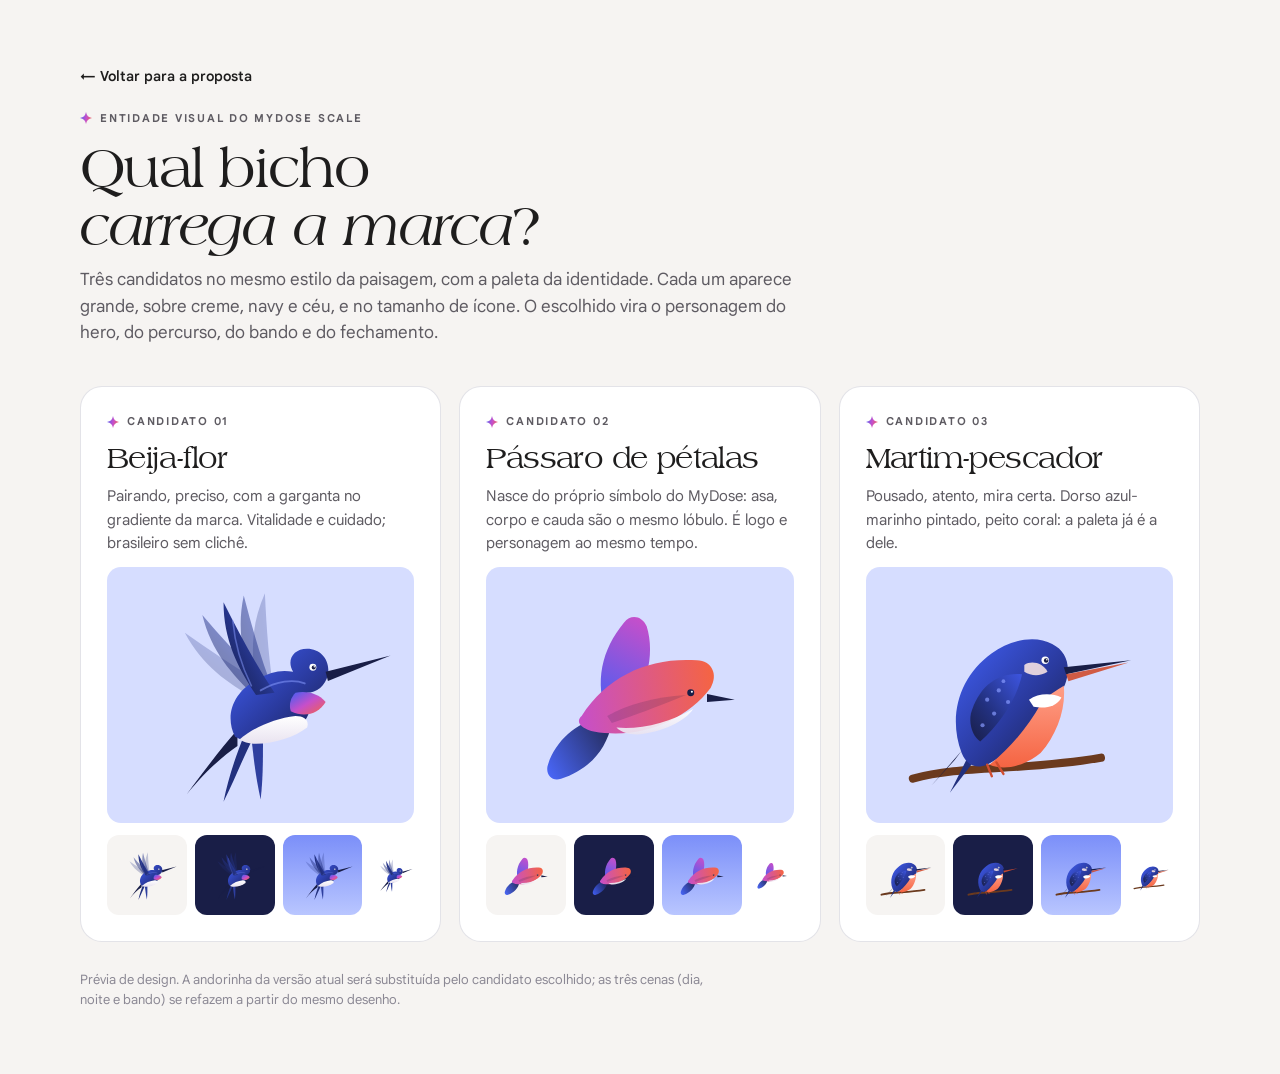
==== personagens.html @ d75c0f50 "Proposta ilustrada do MyDose Scale, prévia de design Co-Authored-By: Claude Fable 5.1 <noreply@anthr" ====
<!doctype html>
<html lang="pt-BR">
<head>
<meta charset="utf-8"><meta name="viewport" content="width=device-width,initial-scale=1">
<title>Personagem MyDose Scale · candidatos</title>
<meta name="robots" content="noindex">
<link rel="stylesheet" href="site.css">
<style>
body{background:var(--bg);color:var(--ink);font-family:var(--sans);margin:0}
.wrap{padding-block:clamp(28px,6vw,64px)}
.head{display:grid;gap:12px;max-width:720px;margin-bottom:clamp(24px,4vw,40px)}
.head h1{font-size:clamp(34px,5vw,56px)}
.head p{color:var(--muted);font-size:17px}
.grid{display:grid;gap:18px}
@media (min-width:900px){.grid{grid-template-columns:repeat(3,1fr)}}
.card{background:var(--card);border:1px solid var(--line);border-radius:var(--r);padding:clamp(18px,3vw,26px);display:grid;gap:12px;align-content:start}
.card h2{font-size:30px}
.card p{color:var(--muted);font-size:15px;min-height:3.2em}
.grande{background:var(--p-blue);border-radius:var(--r-sm);padding:12px;aspect-ratio:6/5;display:grid;place-items:center}
.grande svg{width:100%;height:100%}
.escala{display:grid;grid-template-columns:1fr 1fr 1fr auto;gap:8px;align-items:center}
.chip{border-radius:12px;aspect-ratio:1;display:grid;place-items:center;padding:8px}
.chip.claro{background:var(--bg)}.chip.navy{background:var(--navy)}.chip.ceu{background:linear-gradient(#7B8FF9,#B9C6FF)}
.chip svg{width:100%;height:auto}
.mini{width:44px}.mini svg{width:44px;height:auto}
.nota{margin-top:28px;color:var(--faint);font-size:13px;max-width:70ch}
.voltar{display:inline-flex;gap:6px;font-weight:600;font-size:14px;margin-bottom:22px}
</style>
</head>
<body>
<div class="wrap">
  <a class="voltar" href="index.html">← Voltar para a proposta</a>
  <div class="head">
    <span class="eyebrow">Entidade visual do MyDose Scale</span>
    <h1>Qual bicho <em>carrega a marca</em>?</h1>
    <p>Três candidatos no mesmo estilo da paisagem, com a paleta da identidade. Cada um aparece grande, sobre creme, navy e céu, e no tamanho de ícone. O escolhido vira o personagem do hero, do percurso, do bando e do fechamento.</p>
  </div>
  <div class="grid">
<article class="card">
  <span class="eyebrow">Candidato 01</span>
  <h2>Beija-flor</h2>
  <p>Pairando, preciso, com a garganta no gradiente da marca. Vitalidade e cuidado; brasileiro sem clichê.</p>
  <div class="grande"><svg xmlns="http://www.w3.org/2000/svg" viewBox="0 0 240 200" role="img" aria-label="beija-flor"><defs><linearGradient id="bedorso" x1="0" y1="0" x2="1" y2="1"><stop offset="0" stop-color="#415FF5"/><stop offset=".55" stop-color="#2A3A9E"/><stop offset="1" stop-color="#191E47"/></linearGradient>
<linearGradient id="beasaP" x1="1" y1="0" x2="0" y2="1"><stop offset="0" stop-color="#3D55E0"/><stop offset=".6" stop-color="#22307E"/><stop offset="1" stop-color="#191E47"/></linearGradient>
<linearGradient id="beasaL" x1="0" y1="1" x2="1" y2="0"><stop offset="0" stop-color="#191E47"/><stop offset="1" stop-color="#2E3F9F"/></linearGradient>
<linearGradient id="becoral" x1="0" y1="0" x2="0" y2="1"><stop offset="0" stop-color="#FF9F88"/><stop offset="1" stop-color="#F56442"/></linearGradient>
<linearGradient id="becreme" x1="0" y1="0" x2="0" y2="1"><stop offset="0" stop-color="#FFFFFF"/><stop offset="1" stop-color="#E9E3F0"/></linearGradient>
<linearGradient id="begorget" x1="0" y1="0" x2="1" y2="1"><stop offset="0" stop-color="#415FF5"/><stop offset=".5" stop-color="#C64FCA"/><stop offset="1" stop-color="#F56442"/></linearGradient>
<linearGradient id="bemarca" x1="0" y1="0" x2="1" y2="1"><stop offset="0" stop-color="#415FF5"/><stop offset=".52" stop-color="#C64FCA"/><stop offset="1" stop-color="#F56442"/></linearGradient></defs><g opacity=".25"><path fill="url(#beasaP)" d="M116 100 C100 76 88 52 88 20 C102 48 116 74 132 98 Z" transform="rotate(-28 124 100)"/><path fill="url(#beasaP)" d="M116 100 C100 76 88 52 88 20 C102 48 116 74 132 98 Z" transform="rotate(24 124 100)"/></g>
<g opacity=".5"><path fill="url(#beasaP)" d="M116 100 C100 76 88 52 88 20 C102 48 116 74 132 98 Z" transform="rotate(-14 124 100)"/><path fill="url(#beasaP)" d="M116 100 C100 76 88 52 88 20 C102 48 116 74 132 98 Z" transform="rotate(12 124 100)"/></g>
<path fill="#191E47" d="M100 130 C86 146 72 164 56 186 C72 166 86 154 100 144 Z"/>
<path fill="#22307E" d="M106 134 C98 154 92 172 88 192 C98 172 104 156 112 140 Z"/>
<path fill="#2E3F9F" d="M112 136 C114 156 116 172 120 190 C122 172 122 156 122 140 Z"/>
<path fill="url(#bedorso)" d="M98 136 C88 116 98 96 118 86 C128 80 138 78 148 80 C142 70 148 60 160 60 C172 60 180 70 178 82 C176 92 168 98 160 98 C166 108 162 122 150 130 C134 140 112 144 98 136 Z"/>
<path fill="url(#becreme)" d="M102 138 C114 128 132 120 150 118 C158 118 162 122 160 128 C150 136 132 142 116 142 C110 142 104 140 102 138 Z"/>
<path fill="url(#begorget)" d="M150 98 C158 96 170 98 176 106 C170 116 158 120 146 114 C144 108 146 102 150 98 Z"/>
<path fill="url(#beasaP)" d="M116 100 C100 76 88 52 88 20 C102 48 116 74 132 98 Z"/>
<path fill="none" stroke="#8699FD" stroke-width="1.4" stroke-linecap="round" opacity=".5" d="M112 92 C104 76 98 58 96 36"/>
<path fill="#191E47" d="M176 80 L232 66 L178 88 Z"/>
<circle cx="165" cy="76" r="3" fill="#FFFFFF"/><circle cx="165.7" cy="76.2" r="1.7" fill="#191E47"/><circle cx="166.2" cy="75.6" r=".6" fill="#FFFFFF"/>
<path fill="none" stroke="#8699FD" stroke-width="1.6" stroke-linecap="round" opacity=".55" d="M120 96 C134 88 148 86 158 90"/></svg></div>
  <div class="escala"><div class="chip claro"><svg xmlns="http://www.w3.org/2000/svg" viewBox="0 0 240 200" role="img" aria-label="beija-flor"><defs><linearGradient id="bedorso" x1="0" y1="0" x2="1" y2="1"><stop offset="0" stop-color="#415FF5"/><stop offset=".55" stop-color="#2A3A9E"/><stop offset="1" stop-color="#191E47"/></linearGradient>
<linearGradient id="beasaP" x1="1" y1="0" x2="0" y2="1"><stop offset="0" stop-color="#3D55E0"/><stop offset=".6" stop-color="#22307E"/><stop offset="1" stop-color="#191E47"/></linearGradient>
<linearGradient id="beasaL" x1="0" y1="1" x2="1" y2="0"><stop offset="0" stop-color="#191E47"/><stop offset="1" stop-color="#2E3F9F"/></linearGradient>
<linearGradient id="becoral" x1="0" y1="0" x2="0" y2="1"><stop offset="0" stop-color="#FF9F88"/><stop offset="1" stop-color="#F56442"/></linearGradient>
<linearGradient id="becreme" x1="0" y1="0" x2="0" y2="1"><stop offset="0" stop-color="#FFFFFF"/><stop offset="1" stop-color="#E9E3F0"/></linearGradient>
<linearGradient id="begorget" x1="0" y1="0" x2="1" y2="1"><stop offset="0" stop-color="#415FF5"/><stop offset=".5" stop-color="#C64FCA"/><stop offset="1" stop-color="#F56442"/></linearGradient>
<linearGradient id="bemarca" x1="0" y1="0" x2="1" y2="1"><stop offset="0" stop-color="#415FF5"/><stop offset=".52" stop-color="#C64FCA"/><stop offset="1" stop-color="#F56442"/></linearGradient></defs><g opacity=".25"><path fill="url(#beasaP)" d="M116 100 C100 76 88 52 88 20 C102 48 116 74 132 98 Z" transform="rotate(-28 124 100)"/><path fill="url(#beasaP)" d="M116 100 C100 76 88 52 88 20 C102 48 116 74 132 98 Z" transform="rotate(24 124 100)"/></g>
<g opacity=".5"><path fill="url(#beasaP)" d="M116 100 C100 76 88 52 88 20 C102 48 116 74 132 98 Z" transform="rotate(-14 124 100)"/><path fill="url(#beasaP)" d="M116 100 C100 76 88 52 88 20 C102 48 116 74 132 98 Z" transform="rotate(12 124 100)"/></g>
<path fill="#191E47" d="M100 130 C86 146 72 164 56 186 C72 166 86 154 100 144 Z"/>
<path fill="#22307E" d="M106 134 C98 154 92 172 88 192 C98 172 104 156 112 140 Z"/>
<path fill="#2E3F9F" d="M112 136 C114 156 116 172 120 190 C122 172 122 156 122 140 Z"/>
<path fill="url(#bedorso)" d="M98 136 C88 116 98 96 118 86 C128 80 138 78 148 80 C142 70 148 60 160 60 C172 60 180 70 178 82 C176 92 168 98 160 98 C166 108 162 122 150 130 C134 140 112 144 98 136 Z"/>
<path fill="url(#becreme)" d="M102 138 C114 128 132 120 150 118 C158 118 162 122 160 128 C150 136 132 142 116 142 C110 142 104 140 102 138 Z"/>
<path fill="url(#begorget)" d="M150 98 C158 96 170 98 176 106 C170 116 158 120 146 114 C144 108 146 102 150 98 Z"/>
<path fill="url(#beasaP)" d="M116 100 C100 76 88 52 88 20 C102 48 116 74 132 98 Z"/>
<path fill="none" stroke="#8699FD" stroke-width="1.4" stroke-linecap="round" opacity=".5" d="M112 92 C104 76 98 58 96 36"/>
<path fill="#191E47" d="M176 80 L232 66 L178 88 Z"/>
<circle cx="165" cy="76" r="3" fill="#FFFFFF"/><circle cx="165.7" cy="76.2" r="1.7" fill="#191E47"/><circle cx="166.2" cy="75.6" r=".6" fill="#FFFFFF"/>
<path fill="none" stroke="#8699FD" stroke-width="1.6" stroke-linecap="round" opacity=".55" d="M120 96 C134 88 148 86 158 90"/></svg></div><div class="chip navy"><svg xmlns="http://www.w3.org/2000/svg" viewBox="0 0 240 200" role="img" aria-label="beija-flor"><defs><linearGradient id="bedorso" x1="0" y1="0" x2="1" y2="1"><stop offset="0" stop-color="#415FF5"/><stop offset=".55" stop-color="#2A3A9E"/><stop offset="1" stop-color="#191E47"/></linearGradient>
<linearGradient id="beasaP" x1="1" y1="0" x2="0" y2="1"><stop offset="0" stop-color="#3D55E0"/><stop offset=".6" stop-color="#22307E"/><stop offset="1" stop-color="#191E47"/></linearGradient>
<linearGradient id="beasaL" x1="0" y1="1" x2="1" y2="0"><stop offset="0" stop-color="#191E47"/><stop offset="1" stop-color="#2E3F9F"/></linearGradient>
<linearGradient id="becoral" x1="0" y1="0" x2="0" y2="1"><stop offset="0" stop-color="#FF9F88"/><stop offset="1" stop-color="#F56442"/></linearGradient>
<linearGradient id="becreme" x1="0" y1="0" x2="0" y2="1"><stop offset="0" stop-color="#FFFFFF"/><stop offset="1" stop-color="#E9E3F0"/></linearGradient>
<linearGradient id="begorget" x1="0" y1="0" x2="1" y2="1"><stop offset="0" stop-color="#415FF5"/><stop offset=".5" stop-color="#C64FCA"/><stop offset="1" stop-color="#F56442"/></linearGradient>
<linearGradient id="bemarca" x1="0" y1="0" x2="1" y2="1"><stop offset="0" stop-color="#415FF5"/><stop offset=".52" stop-color="#C64FCA"/><stop offset="1" stop-color="#F56442"/></linearGradient></defs><g opacity=".25"><path fill="url(#beasaP)" d="M116 100 C100 76 88 52 88 20 C102 48 116 74 132 98 Z" transform="rotate(-28 124 100)"/><path fill="url(#beasaP)" d="M116 100 C100 76 88 52 88 20 C102 48 116 74 132 98 Z" transform="rotate(24 124 100)"/></g>
<g opacity=".5"><path fill="url(#beasaP)" d="M116 100 C100 76 88 52 88 20 C102 48 116 74 132 98 Z" transform="rotate(-14 124 100)"/><path fill="url(#beasaP)" d="M116 100 C100 76 88 52 88 20 C102 48 116 74 132 98 Z" transform="rotate(12 124 100)"/></g>
<path fill="#191E47" d="M100 130 C86 146 72 164 56 186 C72 166 86 154 100 144 Z"/>
<path fill="#22307E" d="M106 134 C98 154 92 172 88 192 C98 172 104 156 112 140 Z"/>
<path fill="#2E3F9F" d="M112 136 C114 156 116 172 120 190 C122 172 122 156 122 140 Z"/>
<path fill="url(#bedorso)" d="M98 136 C88 116 98 96 118 86 C128 80 138 78 148 80 C142 70 148 60 160 60 C172 60 180 70 178 82 C176 92 168 98 160 98 C166 108 162 122 150 130 C134 140 112 144 98 136 Z"/>
<path fill="url(#becreme)" d="M102 138 C114 128 132 120 150 118 C158 118 162 122 160 128 C150 136 132 142 116 142 C110 142 104 140 102 138 Z"/>
<path fill="url(#begorget)" d="M150 98 C158 96 170 98 176 106 C170 116 158 120 146 114 C144 108 146 102 150 98 Z"/>
<path fill="url(#beasaP)" d="M116 100 C100 76 88 52 88 20 C102 48 116 74 132 98 Z"/>
<path fill="none" stroke="#8699FD" stroke-width="1.4" stroke-linecap="round" opacity=".5" d="M112 92 C104 76 98 58 96 36"/>
<path fill="#191E47" d="M176 80 L232 66 L178 88 Z"/>
<circle cx="165" cy="76" r="3" fill="#FFFFFF"/><circle cx="165.7" cy="76.2" r="1.7" fill="#191E47"/><circle cx="166.2" cy="75.6" r=".6" fill="#FFFFFF"/>
<path fill="none" stroke="#8699FD" stroke-width="1.6" stroke-linecap="round" opacity=".55" d="M120 96 C134 88 148 86 158 90"/></svg></div><div class="chip ceu"><svg xmlns="http://www.w3.org/2000/svg" viewBox="0 0 240 200" role="img" aria-label="beija-flor"><defs><linearGradient id="bedorso" x1="0" y1="0" x2="1" y2="1"><stop offset="0" stop-color="#415FF5"/><stop offset=".55" stop-color="#2A3A9E"/><stop offset="1" stop-color="#191E47"/></linearGradient>
<linearGradient id="beasaP" x1="1" y1="0" x2="0" y2="1"><stop offset="0" stop-color="#3D55E0"/><stop offset=".6" stop-color="#22307E"/><stop offset="1" stop-color="#191E47"/></linearGradient>
<linearGradient id="beasaL" x1="0" y1="1" x2="1" y2="0"><stop offset="0" stop-color="#191E47"/><stop offset="1" stop-color="#2E3F9F"/></linearGradient>
<linearGradient id="becoral" x1="0" y1="0" x2="0" y2="1"><stop offset="0" stop-color="#FF9F88"/><stop offset="1" stop-color="#F56442"/></linearGradient>
<linearGradient id="becreme" x1="0" y1="0" x2="0" y2="1"><stop offset="0" stop-color="#FFFFFF"/><stop offset="1" stop-color="#E9E3F0"/></linearGradient>
<linearGradient id="begorget" x1="0" y1="0" x2="1" y2="1"><stop offset="0" stop-color="#415FF5"/><stop offset=".5" stop-color="#C64FCA"/><stop offset="1" stop-color="#F56442"/></linearGradient>
<linearGradient id="bemarca" x1="0" y1="0" x2="1" y2="1"><stop offset="0" stop-color="#415FF5"/><stop offset=".52" stop-color="#C64FCA"/><stop offset="1" stop-color="#F56442"/></linearGradient></defs><g opacity=".25"><path fill="url(#beasaP)" d="M116 100 C100 76 88 52 88 20 C102 48 116 74 132 98 Z" transform="rotate(-28 124 100)"/><path fill="url(#beasaP)" d="M116 100 C100 76 88 52 88 20 C102 48 116 74 132 98 Z" transform="rotate(24 124 100)"/></g>
<g opacity=".5"><path fill="url(#beasaP)" d="M116 100 C100 76 88 52 88 20 C102 48 116 74 132 98 Z" transform="rotate(-14 124 100)"/><path fill="url(#beasaP)" d="M116 100 C100 76 88 52 88 20 C102 48 116 74 132 98 Z" transform="rotate(12 124 100)"/></g>
<path fill="#191E47" d="M100 130 C86 146 72 164 56 186 C72 166 86 154 100 144 Z"/>
<path fill="#22307E" d="M106 134 C98 154 92 172 88 192 C98 172 104 156 112 140 Z"/>
<path fill="#2E3F9F" d="M112 136 C114 156 116 172 120 190 C122 172 122 156 122 140 Z"/>
<path fill="url(#bedorso)" d="M98 136 C88 116 98 96 118 86 C128 80 138 78 148 80 C142 70 148 60 160 60 C172 60 180 70 178 82 C176 92 168 98 160 98 C166 108 162 122 150 130 C134 140 112 144 98 136 Z"/>
<path fill="url(#becreme)" d="M102 138 C114 128 132 120 150 118 C158 118 162 122 160 128 C150 136 132 142 116 142 C110 142 104 140 102 138 Z"/>
<path fill="url(#begorget)" d="M150 98 C158 96 170 98 176 106 C170 116 158 120 146 114 C144 108 146 102 150 98 Z"/>
<path fill="url(#beasaP)" d="M116 100 C100 76 88 52 88 20 C102 48 116 74 132 98 Z"/>
<path fill="none" stroke="#8699FD" stroke-width="1.4" stroke-linecap="round" opacity=".5" d="M112 92 C104 76 98 58 96 36"/>
<path fill="#191E47" d="M176 80 L232 66 L178 88 Z"/>
<circle cx="165" cy="76" r="3" fill="#FFFFFF"/><circle cx="165.7" cy="76.2" r="1.7" fill="#191E47"/><circle cx="166.2" cy="75.6" r=".6" fill="#FFFFFF"/>
<path fill="none" stroke="#8699FD" stroke-width="1.6" stroke-linecap="round" opacity=".55" d="M120 96 C134 88 148 86 158 90"/></svg></div><div class="mini"><svg xmlns="http://www.w3.org/2000/svg" viewBox="0 0 240 200" role="img" aria-label="beija-flor"><defs><linearGradient id="bedorso" x1="0" y1="0" x2="1" y2="1"><stop offset="0" stop-color="#415FF5"/><stop offset=".55" stop-color="#2A3A9E"/><stop offset="1" stop-color="#191E47"/></linearGradient>
<linearGradient id="beasaP" x1="1" y1="0" x2="0" y2="1"><stop offset="0" stop-color="#3D55E0"/><stop offset=".6" stop-color="#22307E"/><stop offset="1" stop-color="#191E47"/></linearGradient>
<linearGradient id="beasaL" x1="0" y1="1" x2="1" y2="0"><stop offset="0" stop-color="#191E47"/><stop offset="1" stop-color="#2E3F9F"/></linearGradient>
<linearGradient id="becoral" x1="0" y1="0" x2="0" y2="1"><stop offset="0" stop-color="#FF9F88"/><stop offset="1" stop-color="#F56442"/></linearGradient>
<linearGradient id="becreme" x1="0" y1="0" x2="0" y2="1"><stop offset="0" stop-color="#FFFFFF"/><stop offset="1" stop-color="#E9E3F0"/></linearGradient>
<linearGradient id="begorget" x1="0" y1="0" x2="1" y2="1"><stop offset="0" stop-color="#415FF5"/><stop offset=".5" stop-color="#C64FCA"/><stop offset="1" stop-color="#F56442"/></linearGradient>
<linearGradient id="bemarca" x1="0" y1="0" x2="1" y2="1"><stop offset="0" stop-color="#415FF5"/><stop offset=".52" stop-color="#C64FCA"/><stop offset="1" stop-color="#F56442"/></linearGradient></defs><g opacity=".25"><path fill="url(#beasaP)" d="M116 100 C100 76 88 52 88 20 C102 48 116 74 132 98 Z" transform="rotate(-28 124 100)"/><path fill="url(#beasaP)" d="M116 100 C100 76 88 52 88 20 C102 48 116 74 132 98 Z" transform="rotate(24 124 100)"/></g>
<g opacity=".5"><path fill="url(#beasaP)" d="M116 100 C100 76 88 52 88 20 C102 48 116 74 132 98 Z" transform="rotate(-14 124 100)"/><path fill="url(#beasaP)" d="M116 100 C100 76 88 52 88 20 C102 48 116 74 132 98 Z" transform="rotate(12 124 100)"/></g>
<path fill="#191E47" d="M100 130 C86 146 72 164 56 186 C72 166 86 154 100 144 Z"/>
<path fill="#22307E" d="M106 134 C98 154 92 172 88 192 C98 172 104 156 112 140 Z"/>
<path fill="#2E3F9F" d="M112 136 C114 156 116 172 120 190 C122 172 122 156 122 140 Z"/>
<path fill="url(#bedorso)" d="M98 136 C88 116 98 96 118 86 C128 80 138 78 148 80 C142 70 148 60 160 60 C172 60 180 70 178 82 C176 92 168 98 160 98 C166 108 162 122 150 130 C134 140 112 144 98 136 Z"/>
<path fill="url(#becreme)" d="M102 138 C114 128 132 120 150 118 C158 118 162 122 160 128 C150 136 132 142 116 142 C110 142 104 140 102 138 Z"/>
<path fill="url(#begorget)" d="M150 98 C158 96 170 98 176 106 C170 116 158 120 146 114 C144 108 146 102 150 98 Z"/>
<path fill="url(#beasaP)" d="M116 100 C100 76 88 52 88 20 C102 48 116 74 132 98 Z"/>
<path fill="none" stroke="#8699FD" stroke-width="1.4" stroke-linecap="round" opacity=".5" d="M112 92 C104 76 98 58 96 36"/>
<path fill="#191E47" d="M176 80 L232 66 L178 88 Z"/>
<circle cx="165" cy="76" r="3" fill="#FFFFFF"/><circle cx="165.7" cy="76.2" r="1.7" fill="#191E47"/><circle cx="166.2" cy="75.6" r=".6" fill="#FFFFFF"/>
<path fill="none" stroke="#8699FD" stroke-width="1.6" stroke-linecap="round" opacity=".55" d="M120 96 C134 88 148 86 158 90"/></svg></div></div>
</article>
<article class="card">
  <span class="eyebrow">Candidato 02</span>
  <h2>Pássaro de pétalas</h2>
  <p>Nasce do próprio símbolo do MyDose: asa, corpo e cauda são o mesmo lóbulo. É logo e personagem ao mesmo tempo.</p>
  <div class="grande"><svg xmlns="http://www.w3.org/2000/svg" viewBox="0 0 240 200" role="img" aria-label="petala"><defs><linearGradient id="pedorso" x1="0" y1="0" x2="1" y2="1"><stop offset="0" stop-color="#415FF5"/><stop offset=".55" stop-color="#2A3A9E"/><stop offset="1" stop-color="#191E47"/></linearGradient>
<linearGradient id="peasaP" x1="1" y1="0" x2="0" y2="1"><stop offset="0" stop-color="#3D55E0"/><stop offset=".6" stop-color="#22307E"/><stop offset="1" stop-color="#191E47"/></linearGradient>
<linearGradient id="peasaL" x1="0" y1="1" x2="1" y2="0"><stop offset="0" stop-color="#191E47"/><stop offset="1" stop-color="#2E3F9F"/></linearGradient>
<linearGradient id="pecoral" x1="0" y1="0" x2="0" y2="1"><stop offset="0" stop-color="#FF9F88"/><stop offset="1" stop-color="#F56442"/></linearGradient>
<linearGradient id="pecreme" x1="0" y1="0" x2="0" y2="1"><stop offset="0" stop-color="#FFFFFF"/><stop offset="1" stop-color="#E9E3F0"/></linearGradient>
<linearGradient id="pegorget" x1="0" y1="0" x2="1" y2="1"><stop offset="0" stop-color="#415FF5"/><stop offset=".5" stop-color="#C64FCA"/><stop offset="1" stop-color="#F56442"/></linearGradient>
<linearGradient id="pemarca" x1="0" y1="0" x2="1" y2="1"><stop offset="0" stop-color="#415FF5"/><stop offset=".52" stop-color="#C64FCA"/><stop offset="1" stop-color="#F56442"/></linearGradient></defs><defs><linearGradient id="pel1" x1="0" y1="0" x2="1" y2="0"><stop offset="0" stop-color="#415FF5"/><stop offset="1" stop-color="#C64FCA"/></linearGradient><linearGradient id="pel2" x1="0" y1="0" x2="1" y2="0"><stop offset="0" stop-color="#C64FCA"/><stop offset="1" stop-color="#F56442"/></linearGradient><linearGradient id="pel3" x1="1" y1="0" x2="0" y2="0"><stop offset="0" stop-color="#415FF5"/><stop offset="1" stop-color="#191E47"/></linearGradient></defs>
<path fill="url(#pel3)" opacity=".95" d="M0 0 C26 -30 62 -40 100 -32 C112 -30 116 -18 108 -8 C84 16 44 26 8 14 C-2 10 -6 4 0 0 Z" transform="translate(96 124) rotate(150) scale(.62)"/>
<path fill="url(#pel1)" d="M0 0 C26 -30 62 -40 100 -32 C112 -30 116 -18 108 -8 C84 16 44 26 8 14 C-2 10 -6 4 0 0 Z" transform="translate(92 118) rotate(-62) scale(.78)"/>
<path fill="url(#pel2)" d="M0 0 C26 -30 62 -40 100 -32 C112 -30 116 -18 108 -8 C84 16 44 26 8 14 C-2 10 -6 4 0 0 Z" transform="translate(70 118) rotate(-8) scale(1.05)"/>
<path fill="#191E47" opacity=".16" d="M92 118 C110 108 132 102 160 100 C136 110 114 118 96 124 Z"/>
<path fill="url(#pecreme)" d="M100 128 C120 130 146 124 166 112 C160 122 140 132 118 134 C110 134 104 132 100 128 Z" opacity=".92"/>
<circle cx="164" cy="98" r="3" fill="#191E47"/><circle cx="165" cy="97.2" r=".9" fill="#FFFFFF"/>
<path fill="#191E47" d="M178 99 L202 104 L178 106 Z"/></svg></div>
  <div class="escala"><div class="chip claro"><svg xmlns="http://www.w3.org/2000/svg" viewBox="0 0 240 200" role="img" aria-label="petala"><defs><linearGradient id="pedorso" x1="0" y1="0" x2="1" y2="1"><stop offset="0" stop-color="#415FF5"/><stop offset=".55" stop-color="#2A3A9E"/><stop offset="1" stop-color="#191E47"/></linearGradient>
<linearGradient id="peasaP" x1="1" y1="0" x2="0" y2="1"><stop offset="0" stop-color="#3D55E0"/><stop offset=".6" stop-color="#22307E"/><stop offset="1" stop-color="#191E47"/></linearGradient>
<linearGradient id="peasaL" x1="0" y1="1" x2="1" y2="0"><stop offset="0" stop-color="#191E47"/><stop offset="1" stop-color="#2E3F9F"/></linearGradient>
<linearGradient id="pecoral" x1="0" y1="0" x2="0" y2="1"><stop offset="0" stop-color="#FF9F88"/><stop offset="1" stop-color="#F56442"/></linearGradient>
<linearGradient id="pecreme" x1="0" y1="0" x2="0" y2="1"><stop offset="0" stop-color="#FFFFFF"/><stop offset="1" stop-color="#E9E3F0"/></linearGradient>
<linearGradient id="pegorget" x1="0" y1="0" x2="1" y2="1"><stop offset="0" stop-color="#415FF5"/><stop offset=".5" stop-color="#C64FCA"/><stop offset="1" stop-color="#F56442"/></linearGradient>
<linearGradient id="pemarca" x1="0" y1="0" x2="1" y2="1"><stop offset="0" stop-color="#415FF5"/><stop offset=".52" stop-color="#C64FCA"/><stop offset="1" stop-color="#F56442"/></linearGradient></defs><defs><linearGradient id="pel1" x1="0" y1="0" x2="1" y2="0"><stop offset="0" stop-color="#415FF5"/><stop offset="1" stop-color="#C64FCA"/></linearGradient><linearGradient id="pel2" x1="0" y1="0" x2="1" y2="0"><stop offset="0" stop-color="#C64FCA"/><stop offset="1" stop-color="#F56442"/></linearGradient><linearGradient id="pel3" x1="1" y1="0" x2="0" y2="0"><stop offset="0" stop-color="#415FF5"/><stop offset="1" stop-color="#191E47"/></linearGradient></defs>
<path fill="url(#pel3)" opacity=".95" d="M0 0 C26 -30 62 -40 100 -32 C112 -30 116 -18 108 -8 C84 16 44 26 8 14 C-2 10 -6 4 0 0 Z" transform="translate(96 124) rotate(150) scale(.62)"/>
<path fill="url(#pel1)" d="M0 0 C26 -30 62 -40 100 -32 C112 -30 116 -18 108 -8 C84 16 44 26 8 14 C-2 10 -6 4 0 0 Z" transform="translate(92 118) rotate(-62) scale(.78)"/>
<path fill="url(#pel2)" d="M0 0 C26 -30 62 -40 100 -32 C112 -30 116 -18 108 -8 C84 16 44 26 8 14 C-2 10 -6 4 0 0 Z" transform="translate(70 118) rotate(-8) scale(1.05)"/>
<path fill="#191E47" opacity=".16" d="M92 118 C110 108 132 102 160 100 C136 110 114 118 96 124 Z"/>
<path fill="url(#pecreme)" d="M100 128 C120 130 146 124 166 112 C160 122 140 132 118 134 C110 134 104 132 100 128 Z" opacity=".92"/>
<circle cx="164" cy="98" r="3" fill="#191E47"/><circle cx="165" cy="97.2" r=".9" fill="#FFFFFF"/>
<path fill="#191E47" d="M178 99 L202 104 L178 106 Z"/></svg></div><div class="chip navy"><svg xmlns="http://www.w3.org/2000/svg" viewBox="0 0 240 200" role="img" aria-label="petala"><defs><linearGradient id="pedorso" x1="0" y1="0" x2="1" y2="1"><stop offset="0" stop-color="#415FF5"/><stop offset=".55" stop-color="#2A3A9E"/><stop offset="1" stop-color="#191E47"/></linearGradient>
<linearGradient id="peasaP" x1="1" y1="0" x2="0" y2="1"><stop offset="0" stop-color="#3D55E0"/><stop offset=".6" stop-color="#22307E"/><stop offset="1" stop-color="#191E47"/></linearGradient>
<linearGradient id="peasaL" x1="0" y1="1" x2="1" y2="0"><stop offset="0" stop-color="#191E47"/><stop offset="1" stop-color="#2E3F9F"/></linearGradient>
<linearGradient id="pecoral" x1="0" y1="0" x2="0" y2="1"><stop offset="0" stop-color="#FF9F88"/><stop offset="1" stop-color="#F56442"/></linearGradient>
<linearGradient id="pecreme" x1="0" y1="0" x2="0" y2="1"><stop offset="0" stop-color="#FFFFFF"/><stop offset="1" stop-color="#E9E3F0"/></linearGradient>
<linearGradient id="pegorget" x1="0" y1="0" x2="1" y2="1"><stop offset="0" stop-color="#415FF5"/><stop offset=".5" stop-color="#C64FCA"/><stop offset="1" stop-color="#F56442"/></linearGradient>
<linearGradient id="pemarca" x1="0" y1="0" x2="1" y2="1"><stop offset="0" stop-color="#415FF5"/><stop offset=".52" stop-color="#C64FCA"/><stop offset="1" stop-color="#F56442"/></linearGradient></defs><defs><linearGradient id="pel1" x1="0" y1="0" x2="1" y2="0"><stop offset="0" stop-color="#415FF5"/><stop offset="1" stop-color="#C64FCA"/></linearGradient><linearGradient id="pel2" x1="0" y1="0" x2="1" y2="0"><stop offset="0" stop-color="#C64FCA"/><stop offset="1" stop-color="#F56442"/></linearGradient><linearGradient id="pel3" x1="1" y1="0" x2="0" y2="0"><stop offset="0" stop-color="#415FF5"/><stop offset="1" stop-color="#191E47"/></linearGradient></defs>
<path fill="url(#pel3)" opacity=".95" d="M0 0 C26 -30 62 -40 100 -32 C112 -30 116 -18 108 -8 C84 16 44 26 8 14 C-2 10 -6 4 0 0 Z" transform="translate(96 124) rotate(150) scale(.62)"/>
<path fill="url(#pel1)" d="M0 0 C26 -30 62 -40 100 -32 C112 -30 116 -18 108 -8 C84 16 44 26 8 14 C-2 10 -6 4 0 0 Z" transform="translate(92 118) rotate(-62) scale(.78)"/>
<path fill="url(#pel2)" d="M0 0 C26 -30 62 -40 100 -32 C112 -30 116 -18 108 -8 C84 16 44 26 8 14 C-2 10 -6 4 0 0 Z" transform="translate(70 118) rotate(-8) scale(1.05)"/>
<path fill="#191E47" opacity=".16" d="M92 118 C110 108 132 102 160 100 C136 110 114 118 96 124 Z"/>
<path fill="url(#pecreme)" d="M100 128 C120 130 146 124 166 112 C160 122 140 132 118 134 C110 134 104 132 100 128 Z" opacity=".92"/>
<circle cx="164" cy="98" r="3" fill="#191E47"/><circle cx="165" cy="97.2" r=".9" fill="#FFFFFF"/>
<path fill="#191E47" d="M178 99 L202 104 L178 106 Z"/></svg></div><div class="chip ceu"><svg xmlns="http://www.w3.org/2000/svg" viewBox="0 0 240 200" role="img" aria-label="petala"><defs><linearGradient id="pedorso" x1="0" y1="0" x2="1" y2="1"><stop offset="0" stop-color="#415FF5"/><stop offset=".55" stop-color="#2A3A9E"/><stop offset="1" stop-color="#191E47"/></linearGradient>
<linearGradient id="peasaP" x1="1" y1="0" x2="0" y2="1"><stop offset="0" stop-color="#3D55E0"/><stop offset=".6" stop-color="#22307E"/><stop offset="1" stop-color="#191E47"/></linearGradient>
<linearGradient id="peasaL" x1="0" y1="1" x2="1" y2="0"><stop offset="0" stop-color="#191E47"/><stop offset="1" stop-color="#2E3F9F"/></linearGradient>
<linearGradient id="pecoral" x1="0" y1="0" x2="0" y2="1"><stop offset="0" stop-color="#FF9F88"/><stop offset="1" stop-color="#F56442"/></linearGradient>
<linearGradient id="pecreme" x1="0" y1="0" x2="0" y2="1"><stop offset="0" stop-color="#FFFFFF"/><stop offset="1" stop-color="#E9E3F0"/></linearGradient>
<linearGradient id="pegorget" x1="0" y1="0" x2="1" y2="1"><stop offset="0" stop-color="#415FF5"/><stop offset=".5" stop-color="#C64FCA"/><stop offset="1" stop-color="#F56442"/></linearGradient>
<linearGradient id="pemarca" x1="0" y1="0" x2="1" y2="1"><stop offset="0" stop-color="#415FF5"/><stop offset=".52" stop-color="#C64FCA"/><stop offset="1" stop-color="#F56442"/></linearGradient></defs><defs><linearGradient id="pel1" x1="0" y1="0" x2="1" y2="0"><stop offset="0" stop-color="#415FF5"/><stop offset="1" stop-color="#C64FCA"/></linearGradient><linearGradient id="pel2" x1="0" y1="0" x2="1" y2="0"><stop offset="0" stop-color="#C64FCA"/><stop offset="1" stop-color="#F56442"/></linearGradient><linearGradient id="pel3" x1="1" y1="0" x2="0" y2="0"><stop offset="0" stop-color="#415FF5"/><stop offset="1" stop-color="#191E47"/></linearGradient></defs>
<path fill="url(#pel3)" opacity=".95" d="M0 0 C26 -30 62 -40 100 -32 C112 -30 116 -18 108 -8 C84 16 44 26 8 14 C-2 10 -6 4 0 0 Z" transform="translate(96 124) rotate(150) scale(.62)"/>
<path fill="url(#pel1)" d="M0 0 C26 -30 62 -40 100 -32 C112 -30 116 -18 108 -8 C84 16 44 26 8 14 C-2 10 -6 4 0 0 Z" transform="translate(92 118) rotate(-62) scale(.78)"/>
<path fill="url(#pel2)" d="M0 0 C26 -30 62 -40 100 -32 C112 -30 116 -18 108 -8 C84 16 44 26 8 14 C-2 10 -6 4 0 0 Z" transform="translate(70 118) rotate(-8) scale(1.05)"/>
<path fill="#191E47" opacity=".16" d="M92 118 C110 108 132 102 160 100 C136 110 114 118 96 124 Z"/>
<path fill="url(#pecreme)" d="M100 128 C120 130 146 124 166 112 C160 122 140 132 118 134 C110 134 104 132 100 128 Z" opacity=".92"/>
<circle cx="164" cy="98" r="3" fill="#191E47"/><circle cx="165" cy="97.2" r=".9" fill="#FFFFFF"/>
<path fill="#191E47" d="M178 99 L202 104 L178 106 Z"/></svg></div><div class="mini"><svg xmlns="http://www.w3.org/2000/svg" viewBox="0 0 240 200" role="img" aria-label="petala"><defs><linearGradient id="pedorso" x1="0" y1="0" x2="1" y2="1"><stop offset="0" stop-color="#415FF5"/><stop offset=".55" stop-color="#2A3A9E"/><stop offset="1" stop-color="#191E47"/></linearGradient>
<linearGradient id="peasaP" x1="1" y1="0" x2="0" y2="1"><stop offset="0" stop-color="#3D55E0"/><stop offset=".6" stop-color="#22307E"/><stop offset="1" stop-color="#191E47"/></linearGradient>
<linearGradient id="peasaL" x1="0" y1="1" x2="1" y2="0"><stop offset="0" stop-color="#191E47"/><stop offset="1" stop-color="#2E3F9F"/></linearGradient>
<linearGradient id="pecoral" x1="0" y1="0" x2="0" y2="1"><stop offset="0" stop-color="#FF9F88"/><stop offset="1" stop-color="#F56442"/></linearGradient>
<linearGradient id="pecreme" x1="0" y1="0" x2="0" y2="1"><stop offset="0" stop-color="#FFFFFF"/><stop offset="1" stop-color="#E9E3F0"/></linearGradient>
<linearGradient id="pegorget" x1="0" y1="0" x2="1" y2="1"><stop offset="0" stop-color="#415FF5"/><stop offset=".5" stop-color="#C64FCA"/><stop offset="1" stop-color="#F56442"/></linearGradient>
<linearGradient id="pemarca" x1="0" y1="0" x2="1" y2="1"><stop offset="0" stop-color="#415FF5"/><stop offset=".52" stop-color="#C64FCA"/><stop offset="1" stop-color="#F56442"/></linearGradient></defs><defs><linearGradient id="pel1" x1="0" y1="0" x2="1" y2="0"><stop offset="0" stop-color="#415FF5"/><stop offset="1" stop-color="#C64FCA"/></linearGradient><linearGradient id="pel2" x1="0" y1="0" x2="1" y2="0"><stop offset="0" stop-color="#C64FCA"/><stop offset="1" stop-color="#F56442"/></linearGradient><linearGradient id="pel3" x1="1" y1="0" x2="0" y2="0"><stop offset="0" stop-color="#415FF5"/><stop offset="1" stop-color="#191E47"/></linearGradient></defs>
<path fill="url(#pel3)" opacity=".95" d="M0 0 C26 -30 62 -40 100 -32 C112 -30 116 -18 108 -8 C84 16 44 26 8 14 C-2 10 -6 4 0 0 Z" transform="translate(96 124) rotate(150) scale(.62)"/>
<path fill="url(#pel1)" d="M0 0 C26 -30 62 -40 100 -32 C112 -30 116 -18 108 -8 C84 16 44 26 8 14 C-2 10 -6 4 0 0 Z" transform="translate(92 118) rotate(-62) scale(.78)"/>
<path fill="url(#pel2)" d="M0 0 C26 -30 62 -40 100 -32 C112 -30 116 -18 108 -8 C84 16 44 26 8 14 C-2 10 -6 4 0 0 Z" transform="translate(70 118) rotate(-8) scale(1.05)"/>
<path fill="#191E47" opacity=".16" d="M92 118 C110 108 132 102 160 100 C136 110 114 118 96 124 Z"/>
<path fill="url(#pecreme)" d="M100 128 C120 130 146 124 166 112 C160 122 140 132 118 134 C110 134 104 132 100 128 Z" opacity=".92"/>
<circle cx="164" cy="98" r="3" fill="#191E47"/><circle cx="165" cy="97.2" r=".9" fill="#FFFFFF"/>
<path fill="#191E47" d="M178 99 L202 104 L178 106 Z"/></svg></div></div>
</article>
<article class="card">
  <span class="eyebrow">Candidato 03</span>
  <h2>Martim-pescador</h2>
  <p>Pousado, atento, mira certa. Dorso azul-marinho pintado, peito coral: a paleta já é a dele.</p>
  <div class="grande"><svg xmlns="http://www.w3.org/2000/svg" viewBox="0 0 240 200" role="img" aria-label="martim"><defs><linearGradient id="madorso" x1="0" y1="0" x2="1" y2="1"><stop offset="0" stop-color="#415FF5"/><stop offset=".55" stop-color="#2A3A9E"/><stop offset="1" stop-color="#191E47"/></linearGradient>
<linearGradient id="maasaP" x1="1" y1="0" x2="0" y2="1"><stop offset="0" stop-color="#3D55E0"/><stop offset=".6" stop-color="#22307E"/><stop offset="1" stop-color="#191E47"/></linearGradient>
<linearGradient id="maasaL" x1="0" y1="1" x2="1" y2="0"><stop offset="0" stop-color="#191E47"/><stop offset="1" stop-color="#2E3F9F"/></linearGradient>
<linearGradient id="macoral" x1="0" y1="0" x2="0" y2="1"><stop offset="0" stop-color="#FF9F88"/><stop offset="1" stop-color="#F56442"/></linearGradient>
<linearGradient id="macreme" x1="0" y1="0" x2="0" y2="1"><stop offset="0" stop-color="#FFFFFF"/><stop offset="1" stop-color="#E9E3F0"/></linearGradient>
<linearGradient id="magorget" x1="0" y1="0" x2="1" y2="1"><stop offset="0" stop-color="#415FF5"/><stop offset=".5" stop-color="#C64FCA"/><stop offset="1" stop-color="#F56442"/></linearGradient>
<linearGradient id="mamarca" x1="0" y1="0" x2="1" y2="1"><stop offset="0" stop-color="#415FF5"/><stop offset=".52" stop-color="#C64FCA"/><stop offset="1" stop-color="#F56442"/></linearGradient></defs><path stroke="#6B3A1E" stroke-width="7" stroke-linecap="round" fill="none" d="M28 172 C70 160 120 166 190 154"/>
<path fill="#191E47" d="M70 148 L44 178 L64 156 Z"/><path fill="#22307E" d="M76 152 L60 184 L80 158 Z"/>
<path fill="url(#madorso)" d="M70 150 C58 118 68 84 96 64 C112 52 134 48 148 56 C160 62 164 74 160 88 C158 96 152 102 144 104 C138 122 118 146 92 160 C82 164 74 160 70 150 Z"/>
<path fill="url(#macoral)" d="M94 160 C112 146 128 126 138 108 C144 100 152 96 158 92 C160 112 152 134 138 150 C126 160 108 166 94 160 Z"/>
<path fill="#FFFFFF" d="M128 104 C136 98 148 98 156 102 C152 110 142 112 132 110 Z"/>
<path fill="#FFEAE5" opacity=".85" d="M124 74 C130 70 140 72 144 80 C138 84 130 84 124 80 Z"/>
<path fill="url(#maasaP)" d="M78 116 C84 94 100 80 122 82 C118 102 104 124 86 140 C80 136 76 126 78 116 Z"/>
<g fill="#8699FD" opacity=".7"><circle cx="92" cy="104" r="1.8"/><circle cx="102" cy="96" r="1.8"/><circle cx="98" cy="116" r="1.8"/><circle cx="110" cy="106" r="1.8"/><circle cx="88" cy="126" r="1.8"/><circle cx="106" cy="88" r="1.6"/></g>
<path fill="#191E47" d="M158 76 L216 70 L160 82 Z"/><path fill="#D14D30" d="M160 82 L214 72 L162 88 Z" opacity=".9"/>
<circle cx="142" cy="70" r="3.2" fill="#FFFFFF"/><circle cx="142.8" cy="70.2" r="1.9" fill="#191E47"/><circle cx="143.4" cy="69.6" r=".7" fill="#FFFFFF"/>
<path stroke="#D14D30" stroke-width="2" stroke-linecap="round" fill="none" d="M92 160 L96 170 M100 158 L106 168"/></svg></div>
  <div class="escala"><div class="chip claro"><svg xmlns="http://www.w3.org/2000/svg" viewBox="0 0 240 200" role="img" aria-label="martim"><defs><linearGradient id="madorso" x1="0" y1="0" x2="1" y2="1"><stop offset="0" stop-color="#415FF5"/><stop offset=".55" stop-color="#2A3A9E"/><stop offset="1" stop-color="#191E47"/></linearGradient>
<linearGradient id="maasaP" x1="1" y1="0" x2="0" y2="1"><stop offset="0" stop-color="#3D55E0"/><stop offset=".6" stop-color="#22307E"/><stop offset="1" stop-color="#191E47"/></linearGradient>
<linearGradient id="maasaL" x1="0" y1="1" x2="1" y2="0"><stop offset="0" stop-color="#191E47"/><stop offset="1" stop-color="#2E3F9F"/></linearGradient>
<linearGradient id="macoral" x1="0" y1="0" x2="0" y2="1"><stop offset="0" stop-color="#FF9F88"/><stop offset="1" stop-color="#F56442"/></linearGradient>
<linearGradient id="macreme" x1="0" y1="0" x2="0" y2="1"><stop offset="0" stop-color="#FFFFFF"/><stop offset="1" stop-color="#E9E3F0"/></linearGradient>
<linearGradient id="magorget" x1="0" y1="0" x2="1" y2="1"><stop offset="0" stop-color="#415FF5"/><stop offset=".5" stop-color="#C64FCA"/><stop offset="1" stop-color="#F56442"/></linearGradient>
<linearGradient id="mamarca" x1="0" y1="0" x2="1" y2="1"><stop offset="0" stop-color="#415FF5"/><stop offset=".52" stop-color="#C64FCA"/><stop offset="1" stop-color="#F56442"/></linearGradient></defs><path stroke="#6B3A1E" stroke-width="7" stroke-linecap="round" fill="none" d="M28 172 C70 160 120 166 190 154"/>
<path fill="#191E47" d="M70 148 L44 178 L64 156 Z"/><path fill="#22307E" d="M76 152 L60 184 L80 158 Z"/>
<path fill="url(#madorso)" d="M70 150 C58 118 68 84 96 64 C112 52 134 48 148 56 C160 62 164 74 160 88 C158 96 152 102 144 104 C138 122 118 146 92 160 C82 164 74 160 70 150 Z"/>
<path fill="url(#macoral)" d="M94 160 C112 146 128 126 138 108 C144 100 152 96 158 92 C160 112 152 134 138 150 C126 160 108 166 94 160 Z"/>
<path fill="#FFFFFF" d="M128 104 C136 98 148 98 156 102 C152 110 142 112 132 110 Z"/>
<path fill="#FFEAE5" opacity=".85" d="M124 74 C130 70 140 72 144 80 C138 84 130 84 124 80 Z"/>
<path fill="url(#maasaP)" d="M78 116 C84 94 100 80 122 82 C118 102 104 124 86 140 C80 136 76 126 78 116 Z"/>
<g fill="#8699FD" opacity=".7"><circle cx="92" cy="104" r="1.8"/><circle cx="102" cy="96" r="1.8"/><circle cx="98" cy="116" r="1.8"/><circle cx="110" cy="106" r="1.8"/><circle cx="88" cy="126" r="1.8"/><circle cx="106" cy="88" r="1.6"/></g>
<path fill="#191E47" d="M158 76 L216 70 L160 82 Z"/><path fill="#D14D30" d="M160 82 L214 72 L162 88 Z" opacity=".9"/>
<circle cx="142" cy="70" r="3.2" fill="#FFFFFF"/><circle cx="142.8" cy="70.2" r="1.9" fill="#191E47"/><circle cx="143.4" cy="69.6" r=".7" fill="#FFFFFF"/>
<path stroke="#D14D30" stroke-width="2" stroke-linecap="round" fill="none" d="M92 160 L96 170 M100 158 L106 168"/></svg></div><div class="chip navy"><svg xmlns="http://www.w3.org/2000/svg" viewBox="0 0 240 200" role="img" aria-label="martim"><defs><linearGradient id="madorso" x1="0" y1="0" x2="1" y2="1"><stop offset="0" stop-color="#415FF5"/><stop offset=".55" stop-color="#2A3A9E"/><stop offset="1" stop-color="#191E47"/></linearGradient>
<linearGradient id="maasaP" x1="1" y1="0" x2="0" y2="1"><stop offset="0" stop-color="#3D55E0"/><stop offset=".6" stop-color="#22307E"/><stop offset="1" stop-color="#191E47"/></linearGradient>
<linearGradient id="maasaL" x1="0" y1="1" x2="1" y2="0"><stop offset="0" stop-color="#191E47"/><stop offset="1" stop-color="#2E3F9F"/></linearGradient>
<linearGradient id="macoral" x1="0" y1="0" x2="0" y2="1"><stop offset="0" stop-color="#FF9F88"/><stop offset="1" stop-color="#F56442"/></linearGradient>
<linearGradient id="macreme" x1="0" y1="0" x2="0" y2="1"><stop offset="0" stop-color="#FFFFFF"/><stop offset="1" stop-color="#E9E3F0"/></linearGradient>
<linearGradient id="magorget" x1="0" y1="0" x2="1" y2="1"><stop offset="0" stop-color="#415FF5"/><stop offset=".5" stop-color="#C64FCA"/><stop offset="1" stop-color="#F56442"/></linearGradient>
<linearGradient id="mamarca" x1="0" y1="0" x2="1" y2="1"><stop offset="0" stop-color="#415FF5"/><stop offset=".52" stop-color="#C64FCA"/><stop offset="1" stop-color="#F56442"/></linearGradient></defs><path stroke="#6B3A1E" stroke-width="7" stroke-linecap="round" fill="none" d="M28 172 C70 160 120 166 190 154"/>
<path fill="#191E47" d="M70 148 L44 178 L64 156 Z"/><path fill="#22307E" d="M76 152 L60 184 L80 158 Z"/>
<path fill="url(#madorso)" d="M70 150 C58 118 68 84 96 64 C112 52 134 48 148 56 C160 62 164 74 160 88 C158 96 152 102 144 104 C138 122 118 146 92 160 C82 164 74 160 70 150 Z"/>
<path fill="url(#macoral)" d="M94 160 C112 146 128 126 138 108 C144 100 152 96 158 92 C160 112 152 134 138 150 C126 160 108 166 94 160 Z"/>
<path fill="#FFFFFF" d="M128 104 C136 98 148 98 156 102 C152 110 142 112 132 110 Z"/>
<path fill="#FFEAE5" opacity=".85" d="M124 74 C130 70 140 72 144 80 C138 84 130 84 124 80 Z"/>
<path fill="url(#maasaP)" d="M78 116 C84 94 100 80 122 82 C118 102 104 124 86 140 C80 136 76 126 78 116 Z"/>
<g fill="#8699FD" opacity=".7"><circle cx="92" cy="104" r="1.8"/><circle cx="102" cy="96" r="1.8"/><circle cx="98" cy="116" r="1.8"/><circle cx="110" cy="106" r="1.8"/><circle cx="88" cy="126" r="1.8"/><circle cx="106" cy="88" r="1.6"/></g>
<path fill="#191E47" d="M158 76 L216 70 L160 82 Z"/><path fill="#D14D30" d="M160 82 L214 72 L162 88 Z" opacity=".9"/>
<circle cx="142" cy="70" r="3.2" fill="#FFFFFF"/><circle cx="142.8" cy="70.2" r="1.9" fill="#191E47"/><circle cx="143.4" cy="69.6" r=".7" fill="#FFFFFF"/>
<path stroke="#D14D30" stroke-width="2" stroke-linecap="round" fill="none" d="M92 160 L96 170 M100 158 L106 168"/></svg></div><div class="chip ceu"><svg xmlns="http://www.w3.org/2000/svg" viewBox="0 0 240 200" role="img" aria-label="martim"><defs><linearGradient id="madorso" x1="0" y1="0" x2="1" y2="1"><stop offset="0" stop-color="#415FF5"/><stop offset=".55" stop-color="#2A3A9E"/><stop offset="1" stop-color="#191E47"/></linearGradient>
<linearGradient id="maasaP" x1="1" y1="0" x2="0" y2="1"><stop offset="0" stop-color="#3D55E0"/><stop offset=".6" stop-color="#22307E"/><stop offset="1" stop-color="#191E47"/></linearGradient>
<linearGradient id="maasaL" x1="0" y1="1" x2="1" y2="0"><stop offset="0" stop-color="#191E47"/><stop offset="1" stop-color="#2E3F9F"/></linearGradient>
<linearGradient id="macoral" x1="0" y1="0" x2="0" y2="1"><stop offset="0" stop-color="#FF9F88"/><stop offset="1" stop-color="#F56442"/></linearGradient>
<linearGradient id="macreme" x1="0" y1="0" x2="0" y2="1"><stop offset="0" stop-color="#FFFFFF"/><stop offset="1" stop-color="#E9E3F0"/></linearGradient>
<linearGradient id="magorget" x1="0" y1="0" x2="1" y2="1"><stop offset="0" stop-color="#415FF5"/><stop offset=".5" stop-color="#C64FCA"/><stop offset="1" stop-color="#F56442"/></linearGradient>
<linearGradient id="mamarca" x1="0" y1="0" x2="1" y2="1"><stop offset="0" stop-color="#415FF5"/><stop offset=".52" stop-color="#C64FCA"/><stop offset="1" stop-color="#F56442"/></linearGradient></defs><path stroke="#6B3A1E" stroke-width="7" stroke-linecap="round" fill="none" d="M28 172 C70 160 120 166 190 154"/>
<path fill="#191E47" d="M70 148 L44 178 L64 156 Z"/><path fill="#22307E" d="M76 152 L60 184 L80 158 Z"/>
<path fill="url(#madorso)" d="M70 150 C58 118 68 84 96 64 C112 52 134 48 148 56 C160 62 164 74 160 88 C158 96 152 102 144 104 C138 122 118 146 92 160 C82 164 74 160 70 150 Z"/>
<path fill="url(#macoral)" d="M94 160 C112 146 128 126 138 108 C144 100 152 96 158 92 C160 112 152 134 138 150 C126 160 108 166 94 160 Z"/>
<path fill="#FFFFFF" d="M128 104 C136 98 148 98 156 102 C152 110 142 112 132 110 Z"/>
<path fill="#FFEAE5" opacity=".85" d="M124 74 C130 70 140 72 144 80 C138 84 130 84 124 80 Z"/>
<path fill="url(#maasaP)" d="M78 116 C84 94 100 80 122 82 C118 102 104 124 86 140 C80 136 76 126 78 116 Z"/>
<g fill="#8699FD" opacity=".7"><circle cx="92" cy="104" r="1.8"/><circle cx="102" cy="96" r="1.8"/><circle cx="98" cy="116" r="1.8"/><circle cx="110" cy="106" r="1.8"/><circle cx="88" cy="126" r="1.8"/><circle cx="106" cy="88" r="1.6"/></g>
<path fill="#191E47" d="M158 76 L216 70 L160 82 Z"/><path fill="#D14D30" d="M160 82 L214 72 L162 88 Z" opacity=".9"/>
<circle cx="142" cy="70" r="3.2" fill="#FFFFFF"/><circle cx="142.8" cy="70.2" r="1.9" fill="#191E47"/><circle cx="143.4" cy="69.6" r=".7" fill="#FFFFFF"/>
<path stroke="#D14D30" stroke-width="2" stroke-linecap="round" fill="none" d="M92 160 L96 170 M100 158 L106 168"/></svg></div><div class="mini"><svg xmlns="http://www.w3.org/2000/svg" viewBox="0 0 240 200" role="img" aria-label="martim"><defs><linearGradient id="madorso" x1="0" y1="0" x2="1" y2="1"><stop offset="0" stop-color="#415FF5"/><stop offset=".55" stop-color="#2A3A9E"/><stop offset="1" stop-color="#191E47"/></linearGradient>
<linearGradient id="maasaP" x1="1" y1="0" x2="0" y2="1"><stop offset="0" stop-color="#3D55E0"/><stop offset=".6" stop-color="#22307E"/><stop offset="1" stop-color="#191E47"/></linearGradient>
<linearGradient id="maasaL" x1="0" y1="1" x2="1" y2="0"><stop offset="0" stop-color="#191E47"/><stop offset="1" stop-color="#2E3F9F"/></linearGradient>
<linearGradient id="macoral" x1="0" y1="0" x2="0" y2="1"><stop offset="0" stop-color="#FF9F88"/><stop offset="1" stop-color="#F56442"/></linearGradient>
<linearGradient id="macreme" x1="0" y1="0" x2="0" y2="1"><stop offset="0" stop-color="#FFFFFF"/><stop offset="1" stop-color="#E9E3F0"/></linearGradient>
<linearGradient id="magorget" x1="0" y1="0" x2="1" y2="1"><stop offset="0" stop-color="#415FF5"/><stop offset=".5" stop-color="#C64FCA"/><stop offset="1" stop-color="#F56442"/></linearGradient>
<linearGradient id="mamarca" x1="0" y1="0" x2="1" y2="1"><stop offset="0" stop-color="#415FF5"/><stop offset=".52" stop-color="#C64FCA"/><stop offset="1" stop-color="#F56442"/></linearGradient></defs><path stroke="#6B3A1E" stroke-width="7" stroke-linecap="round" fill="none" d="M28 172 C70 160 120 166 190 154"/>
<path fill="#191E47" d="M70 148 L44 178 L64 156 Z"/><path fill="#22307E" d="M76 152 L60 184 L80 158 Z"/>
<path fill="url(#madorso)" d="M70 150 C58 118 68 84 96 64 C112 52 134 48 148 56 C160 62 164 74 160 88 C158 96 152 102 144 104 C138 122 118 146 92 160 C82 164 74 160 70 150 Z"/>
<path fill="url(#macoral)" d="M94 160 C112 146 128 126 138 108 C144 100 152 96 158 92 C160 112 152 134 138 150 C126 160 108 166 94 160 Z"/>
<path fill="#FFFFFF" d="M128 104 C136 98 148 98 156 102 C152 110 142 112 132 110 Z"/>
<path fill="#FFEAE5" opacity=".85" d="M124 74 C130 70 140 72 144 80 C138 84 130 84 124 80 Z"/>
<path fill="url(#maasaP)" d="M78 116 C84 94 100 80 122 82 C118 102 104 124 86 140 C80 136 76 126 78 116 Z"/>
<g fill="#8699FD" opacity=".7"><circle cx="92" cy="104" r="1.8"/><circle cx="102" cy="96" r="1.8"/><circle cx="98" cy="116" r="1.8"/><circle cx="110" cy="106" r="1.8"/><circle cx="88" cy="126" r="1.8"/><circle cx="106" cy="88" r="1.6"/></g>
<path fill="#191E47" d="M158 76 L216 70 L160 82 Z"/><path fill="#D14D30" d="M160 82 L214 72 L162 88 Z" opacity=".9"/>
<circle cx="142" cy="70" r="3.2" fill="#FFFFFF"/><circle cx="142.8" cy="70.2" r="1.9" fill="#191E47"/><circle cx="143.4" cy="69.6" r=".7" fill="#FFFFFF"/>
<path stroke="#D14D30" stroke-width="2" stroke-linecap="round" fill="none" d="M92 160 L96 170 M100 158 L106 168"/></svg></div></div>
</article>
  </div>
  <p class="nota">Prévia de design. A andorinha da versão atual será substituída pelo candidato escolhido; as três cenas (dia, noite e bando) se refazem a partir do mesmo desenho.</p>
</div>
</body>
</html>
---- site.css ----
/* MyDose Scale — proposta ilustrada. Identidade MyDose 2026:
   Americana BT (display) + Google Sans (texto). Creme, navy, gradiente só como assinatura. */
@font-face{font-family:"Americana BT";src:url(assets/fonts/americana-regular.woff2) format("woff2");font-weight:400;font-display:swap}
@font-face{font-family:"Americana BT";src:url(assets/fonts/americana-italic.woff2) format("woff2");font-weight:400;font-style:italic;font-display:swap}
@font-face{font-family:"Americana BT";src:url(assets/fonts/americana-bold.woff2) format("woff2");font-weight:700;font-display:swap}
@font-face{font-family:"Google Sans";src:url(assets/fonts/gsans-400.woff2) format("woff2");font-weight:400;font-display:swap}
@font-face{font-family:"Google Sans";src:url(assets/fonts/gsans-400i.woff2) format("woff2");font-weight:400;font-style:italic;font-display:swap}
@font-face{font-family:"Google Sans";src:url(assets/fonts/gsans-500.woff2) format("woff2");font-weight:500;font-display:swap}
@font-face{font-family:"Google Sans";src:url(assets/fonts/gsans-600.woff2) format("woff2");font-weight:600;font-display:swap}
@font-face{font-family:"Google Sans";src:url(assets/fonts/gsans-700.woff2) format("woff2");font-weight:700;font-display:swap}

:root{
  --bg:#F6F4F2;--bg-2:#EFEBF8;--card:#FFFFFF;--ink:#1E1D1D;--muted:#5E5B62;--faint:#8B8894;
  --line:rgba(25,30,71,.12);--line-strong:rgba(25,30,71,.24);
  --navy:#191E47;--navy-2:#101227;--on-navy:#F6F4F2;--on-navy-muted:#B9BFE6;
  --blue:#415FF5;--magenta:#C64FCA;--coral:#F56442;--green:#63AC39;
  --p-blue:#D6DDFF;--p-lilac:#F1D7F2;--p-peach:#FFEAE5;--p-green:#DCEDD2;
  --grad:linear-gradient(100deg,#415FF5 0%,#C64FCA 52%,#F56442 100%);
  --sky-top:#7B8FF9;
  --serif:"Americana BT",Georgia,"Times New Roman",serif;
  --sans:"Google Sans",-apple-system,"Segoe UI",Roboto,Arial,sans-serif;
  --shadow:0 24px 60px -24px rgba(25,30,71,.28);
  --shadow-soft:0 12px 32px -18px rgba(25,30,71,.25);
  --r:22px;--r-sm:14px;
  --ease:cubic-bezier(.2,.8,.2,1);
  --gutter:clamp(18px,4vw,40px);
  --logo:url(assets/logo-preto.svg);
  color-scheme:light;
}
@media (prefers-color-scheme:dark){:root:not([data-theme="light"]){
  --bg:#101227;--bg-2:#151938;--card:#191E47;--ink:#F6F4F2;--muted:#B9BFE6;--faint:#8A90C4;
  --line:rgba(246,244,242,.12);--line-strong:rgba(246,244,242,.26);
  --navy:#0B0D1E;--navy-2:#070812;--on-navy:#F6F4F2;--on-navy-muted:#B9BFE6;
  --p-blue:#232B66;--p-lilac:#3A2547;--p-peach:#4A2A2A;--p-green:#233A22;
  --shadow:0 24px 60px -24px rgba(0,0,0,.6);--shadow-soft:0 12px 32px -18px rgba(0,0,0,.5);
  --logo:url(assets/logo-branco.svg);color-scheme:dark}}
:root[data-theme="dark"]{
  --bg:#101227;--bg-2:#151938;--card:#191E47;--ink:#F6F4F2;--muted:#B9BFE6;--faint:#8A90C4;
  --line:rgba(246,244,242,.12);--line-strong:rgba(246,244,242,.26);
  --navy:#0B0D1E;--navy-2:#070812;--on-navy:#F6F4F2;--on-navy-muted:#B9BFE6;
  --p-blue:#232B66;--p-lilac:#3A2547;--p-peach:#4A2A2A;--p-green:#233A22;
  --shadow:0 24px 60px -24px rgba(0,0,0,.6);--shadow-soft:0 12px 32px -18px rgba(0,0,0,.5);
  --logo:url(assets/logo-branco.svg);color-scheme:dark}

*{box-sizing:border-box}
html{scroll-behavior:smooth;scroll-padding-top:84px}
body{margin:0;background:var(--bg);color:var(--ink);font-family:var(--sans);font-size:16px;line-height:1.55;-webkit-font-smoothing:antialiased;overflow-x:clip}
img,video,svg{max-width:100%;display:block}
h1,h2,h3,h4,p,ul,ol,figure{margin:0}
ul{padding:0;list-style:none}
a{color:inherit;text-decoration:none}
button,input{font:inherit;color:inherit}
button{cursor:pointer;background:none;border:0;padding:0}
h1,h2,h3{font-family:var(--serif);font-weight:400;letter-spacing:-.02em;line-height:1.04;text-wrap:balance}
h1 em,h2 em,h3 em{font-style:italic}
h2{font-size:clamp(32px,5.2vw,54px)}
h3{font-size:clamp(24px,3.2vw,32px)}
:focus-visible{outline:3px solid var(--blue);outline-offset:3px;border-radius:6px}
.sr-only{position:absolute;width:1px;height:1px;overflow:hidden;clip:rect(0,0,0,0);white-space:nowrap}
.wrap{width:min(1120px,100% - 2*var(--gutter));margin-inline:auto}
.section{padding-block:clamp(52px,8vw,104px)}
.section.alt{background:var(--bg-2)}
.section-head{display:grid;gap:12px;max-width:720px;margin-bottom:clamp(22px,4vw,44px)}
.section-head p{color:var(--muted);font-size:17px;max-width:60ch}
.eyebrow{display:inline-flex;align-items:center;gap:8px;font-size:11px;font-weight:700;letter-spacing:.16em;text-transform:uppercase;color:var(--muted)}
.eyebrow::before{content:"";width:12px;height:12px;flex:none;background:var(--grad);-webkit-mask:url("data:image/svg+xml,%3Csvg xmlns='http://www.w3.org/2000/svg' viewBox='0 0 24 24'%3E%3Cpath d='M12 0c1 7 5 11 12 12-7 1-11 5-12 12-1-7-5-11-12-12 7-1 11-5 12-12z'/%3E%3C/svg%3E") center/contain no-repeat;mask:url("data:image/svg+xml,%3Csvg xmlns='http://www.w3.org/2000/svg' viewBox='0 0 24 24'%3E%3Cpath d='M12 0c1 7 5 11 12 12-7 1-11 5-12 12-1-7-5-11-12-12 7-1 11-5 12-12z'/%3E%3C/svg%3E") center/contain no-repeat}
.grad-text{background:var(--grad);-webkit-background-clip:text;background-clip:text;color:transparent;-webkit-text-fill-color:transparent}
.grad-bar{height:3px;width:56px;border-radius:3px;background:var(--grad)}
.note{font-size:13px;color:var(--faint);line-height:1.5}

/* botões */
.btn{display:inline-flex;align-items:center;justify-content:center;gap:10px;min-height:48px;padding:0 20px;border-radius:999px;font-weight:600;font-size:15px;white-space:nowrap;border:1px solid transparent;transition:transform .2s var(--ease),box-shadow .2s var(--ease)}
.btn span{font-weight:400;font-size:17px;line-height:1}
.btn:hover{transform:translateY(-1px)}
.btn-grad{background:var(--grad);color:#fff;box-shadow:0 12px 26px -12px rgba(65,95,245,.6)}
.btn-ink{background:var(--ink);color:var(--bg)}
.btn-ghost{border-color:var(--line-strong);color:var(--ink)}
.btn-light{background:var(--on-navy);color:var(--navy)}
.btn-sm{min-height:40px;padding:0 16px;font-size:14px}

/* nav */
.nav{position:sticky;top:env(safe-area-inset-top,0px);z-index:40;display:flex;align-items:center;justify-content:space-between;gap:16px;padding:12px var(--gutter);background:color-mix(in srgb,var(--bg) 82%,transparent);backdrop-filter:blur(14px);-webkit-backdrop-filter:blur(14px);border-bottom:1px solid transparent;transition:border-color .3s}
.nav.scrolled{border-color:var(--line)}
.brand{display:block;width:150px;height:20px;background:var(--logo) left center/contain no-repeat}
.nav nav{display:flex;align-items:center;gap:22px;font-size:14px;font-weight:500}
.nav nav a:not(.btn){color:var(--muted)}
.nav nav a:not(.btn):hover{color:var(--ink)}
@media (max-width:820px){.hide-m{display:none}}

/* ---------- hero ---------- */
.hero{position:relative;overflow:clip;background:var(--sky-top);color:#141838}
.hero .land{position:absolute;inset:0;z-index:0}
.hero .land svg{width:100%;height:100%}
.hero .wrap{position:relative;z-index:1;padding-block:clamp(40px,7vw,96px) clamp(240px,34vw,420px)}
.hero-copy{max-width:640px;display:grid;gap:22px}
.hero .eyebrow{color:#2A3A9E}
.hero h1{font-size:clamp(40px,6.4vw,74px);color:#141838}
.hero .lead{font-size:clamp(17px,1.6vw,20px);line-height:1.5;color:#2B3160;max-width:52ch}
.entry{display:flex;gap:8px;align-items:center;padding:6px 6px 6px 18px;background:rgba(255,255,255,.86);border:1px solid rgba(25,30,71,.14);border-radius:999px;box-shadow:var(--shadow-soft);max-width:560px}
.entry .at{font-weight:700;font-size:18px;color:var(--blue)}
.entry input{flex:1;min-width:0;border:0;background:transparent;padding:10px 4px;font-size:16px;color:#141838;outline:none}
.entry input::placeholder{color:#7D82A8}
.hero-note{font-size:14.5px;color:#2B3160}
.hero-note b{font-weight:600}
.chips{display:flex;flex-wrap:wrap;gap:8px}
.chips li{display:inline-flex;align-items:center;gap:8px;padding:6px 12px;border-radius:999px;background:rgba(255,255,255,.7);border:1px solid rgba(25,30,71,.12);font-size:13px;font-weight:500;color:#2B3160}
.chips li::before{content:"";width:6px;height:6px;border-radius:50%;background:var(--grad)}
.chips li.plain::before{display:none}
@media (max-width:720px){
  .hero{background:linear-gradient(#8A9CFA,#7B8FF9)}
  .hero .wrap{padding-bottom:28px}
  .hero .land{position:relative;inset:auto;margin-top:8px;margin-bottom:-4px}
  .hero .land svg{height:auto;aspect-ratio:8/5}
  .entry{flex-direction:column;align-items:stretch;padding:8px;border-radius:24px}
  .entry .btn{width:100%}
  .entry label{padding-left:12px}
}
.entry label{display:flex;align-items:center;gap:6px;flex:1;min-width:0}

/* ---------- bases ---------- */
.bases{padding-block:36px 40px;border-bottom:1px solid var(--line)}
.bases p{text-align:center;color:var(--muted);font-size:15px;max-width:62ch;margin:0 auto 22px;text-wrap:balance}
.bases p b{color:var(--ink);font-weight:600}
.marquee{overflow:hidden;-webkit-mask:linear-gradient(90deg,transparent,#000 10%,#000 90%,transparent);mask:linear-gradient(90deg,transparent,#000 10%,#000 90%,transparent)}
.marquee ul{display:flex;gap:48px;width:max-content;align-items:center;animation:roll 42s linear infinite}
.marquee li{display:flex;align-items:center}
.marquee img{height:26px;width:auto;opacity:.8;filter:grayscale(1) contrast(1.05)}
:root[data-theme="dark"] .marquee img{filter:grayscale(1) invert(1) contrast(.9)}
@media (prefers-color-scheme:dark){:root:not([data-theme="light"]) .marquee img{filter:grayscale(1) invert(1) contrast(.9)}}
@keyframes roll{to{transform:translateX(-50%)}}
@media (prefers-reduced-motion:reduce){.marquee ul{animation:none;flex-wrap:wrap;width:auto;justify-content:center}}

/* ---------- carrossel instagram ---------- */
.ig-strip{display:flex;gap:16px;overflow-x:auto;scroll-snap-type:x mandatory;padding:6px var(--gutter) 22px;margin-inline:calc(-1*var(--gutter));scrollbar-width:none}
.ig-strip::-webkit-scrollbar{display:none}
.ig-post{flex:0 0 min(272px,76vw);scroll-snap-align:start;background:var(--card);border:1px solid var(--line);border-radius:18px;overflow:hidden;display:flex;flex-direction:column}
.ig-topo{display:flex;align-items:center;gap:10px;padding:10px 12px}
.ig-topo img{width:32px;height:32px;border-radius:50%;object-fit:cover}
.ig-topo b{display:block;font-size:13px;font-weight:600;line-height:1.2}
.ig-topo small{display:block;font-size:11.5px;color:var(--muted)}
.ig-topo .mais{margin-left:auto;color:var(--faint);letter-spacing:2px}
.ig-midia{position:relative;aspect-ratio:4/5;background:var(--p-blue)}
.ig-midia img{width:100%;height:100%;object-fit:cover}
.ig-play{position:absolute;inset:0;display:grid;place-items:center;color:#fff;font-size:22px;background:linear-gradient(transparent,rgba(25,30,71,.3))}
.ig-play i{width:52px;height:52px;border-radius:50%;background:rgba(255,255,255,.22);backdrop-filter:blur(6px);display:grid;place-items:center;border:1.5px solid rgba(255,255,255,.7);font-style:normal;padding-left:4px}
.ig-acoes{display:flex;gap:14px;padding:10px 12px 4px;color:var(--ink)}
.ig-acoes svg{width:22px;height:22px;fill:none;stroke:currentColor;stroke-width:1.8;stroke-linecap:round;stroke-linejoin:round}
.ig-acoes .salvar{margin-left:auto}
.ig-legenda{padding:4px 12px 0;margin-bottom:12px;font-size:13px;line-height:1.45;display:-webkit-box;-webkit-line-clamp:3;-webkit-box-orient:vertical;overflow:hidden}
.ig-legenda b{font-weight:600}
.ig-rodape{padding:0 12px 12px;font-size:11px;color:var(--faint);text-transform:uppercase;letter-spacing:.08em;margin-top:auto}

/* ---------- como funciona (trilho) ---------- */
.trilho{position:relative;display:grid;gap:18px}
.passo{display:grid;grid-template-columns:1fr;gap:18px;background:var(--card);border:1px solid var(--line);border-radius:var(--r);padding:clamp(18px,3vw,28px);align-items:center}
@media (min-width:860px){.passo{grid-template-columns:1fr 1.15fr;gap:32px}.passo:nth-child(even) .passo-txt{order:2}}
.passo-num{display:inline-flex;align-items:center;gap:10px;font-size:12px;font-weight:700;letter-spacing:.14em;text-transform:uppercase;color:var(--muted)}
.passo-num i{width:30px;height:30px;border-radius:50%;background:var(--p-blue);color:var(--navy);display:grid;place-items:center;font-style:normal;font-size:12px;font-weight:700;letter-spacing:0}
.passo-txt{display:grid;gap:12px}
.passo-txt p{color:var(--muted);max-width:44ch}
.passo-txt .lnk{display:inline-flex;gap:6px;align-items:center;font-weight:600;font-size:14.5px;color:var(--ink)}
.mock{background:var(--bg);border:1px solid var(--line);border-radius:var(--r-sm);padding:14px;display:grid;gap:12px;box-shadow:var(--shadow-soft)}
.mock .mk-h{display:flex;align-items:center;gap:10px;font-size:12px;color:var(--muted);font-weight:600;letter-spacing:.08em;text-transform:uppercase}
.mock .mk-h img{width:26px;height:26px;border-radius:50%;object-fit:cover}
.mk-perfil{display:grid;grid-template-columns:auto 1fr;gap:12px;align-items:center}
.mk-perfil img{width:56px;height:56px;border-radius:50%;object-fit:cover}
.mk-perfil b{display:block;font-family:var(--serif);font-size:20px;font-weight:400;line-height:1.1}
.mk-perfil small{color:var(--muted);font-size:13px}
.mk-lista{display:grid;gap:8px;font-size:13.5px}
.mk-lista li{display:flex;justify-content:space-between;gap:12px;padding:8px 10px;background:var(--card);border-radius:10px;border:1px solid var(--line)}
.mk-lista li span:first-child{color:var(--muted)}
.mk-lista li b{font-weight:600;text-align:right}
.mk-pecas{display:grid;grid-template-columns:repeat(3,1fr);gap:8px}
.mk-pecas img{aspect-ratio:4/5;object-fit:cover;border-radius:10px;width:100%}
.mk-artigo{background:var(--card);border:1px solid var(--line);border-radius:12px;padding:14px;display:grid;gap:8px}
.mk-artigo .tag{font-size:11px;font-weight:700;letter-spacing:.12em;text-transform:uppercase;color:var(--blue)}
.mk-artigo h4{font-family:var(--serif);font-weight:400;font-size:17px;line-height:1.25}
.mk-artigo small{color:var(--muted);font-size:13px}
.mk-ok{display:inline-flex;align-items:center;gap:8px;font-size:13px;font-weight:600;color:var(--green)}
.mk-ok::before{content:"";width:16px;height:16px;border-radius:50%;background:var(--green);-webkit-mask:url("data:image/svg+xml,%3Csvg xmlns='http://www.w3.org/2000/svg' viewBox='0 0 24 24' fill='none' stroke='%23000' stroke-width='3' stroke-linecap='round' stroke-linejoin='round'%3E%3Ccircle cx='12' cy='12' r='11' fill='%23000' stroke='none'/%3E%3Cpath d='M7 12.5l3.2 3L17 9' stroke='%23fff'/%3E%3C/svg%3E") center/contain no-repeat;mask:url("data:image/svg+xml,%3Csvg xmlns='http://www.w3.org/2000/svg' viewBox='0 0 24 24' fill='none' stroke='%23000' stroke-width='3' stroke-linecap='round' stroke-linejoin='round'%3E%3Ccircle cx='12' cy='12' r='11' fill='%23000' stroke='none'/%3E%3Cpath d='M7 12.5l3.2 3L17 9' stroke='%23fff'/%3E%3C/svg%3E") center/contain no-repeat}
.mk-dupla{display:grid;grid-template-columns:1fr 1.1fr;gap:12px;align-items:start}
.mk-dupla img{border-radius:10px;width:100%;aspect-ratio:4/5;object-fit:cover}
.mk-video{display:grid;grid-template-columns:auto 1fr;gap:14px;align-items:center}
.fone{width:126px;aspect-ratio:9/17;border-radius:22px;background:var(--navy);padding:6px;box-shadow:var(--shadow)}
.fone .tela{position:relative;width:100%;height:100%;border-radius:17px;overflow:hidden;background:#000}
.fone img{width:100%;height:100%;object-fit:cover}
.fone .ig-play{font-size:16px}
.fone .ig-play i{width:40px;height:40px}
.legenda-fake{position:absolute;left:8px;right:8px;bottom:12px;background:rgba(25,30,71,.72);color:#fff;font-size:10px;font-weight:600;padding:6px 8px;border-radius:6px;text-align:center;line-height:1.25}
.chips-sm{display:flex;gap:6px;flex-wrap:wrap}
.chips-sm span{font-size:11px;font-weight:700;letter-spacing:.1em;text-transform:uppercase;padding:5px 9px;border-radius:999px;background:var(--p-peach);color:#8A2E17}
.mk-semana{display:grid;grid-template-columns:repeat(5,1fr);gap:6px}
.mk-semana li{display:grid;gap:6px;text-align:center;font-size:11px;font-weight:700;letter-spacing:.08em;color:var(--muted);padding:8px 4px 6px;border-radius:10px;border:1px dashed var(--line-strong)}
.mk-semana li b{font-size:18px;font-family:var(--serif);font-weight:400;color:var(--ink);letter-spacing:0}
.mk-semana li.on{background:var(--p-blue);border:1px solid transparent;color:var(--navy)}
.mk-semana li.on b{color:var(--navy)}
.mk-semana li em{font-style:normal;font-size:10px;font-weight:600;line-height:1.2;color:var(--navy)}
.time{display:flex;flex-wrap:wrap;gap:10px 18px;align-items:center;margin-top:22px;padding:16px 18px;border:1px solid var(--line);border-radius:var(--r);background:var(--card)}
.time > span{font-size:12px;font-weight:700;letter-spacing:.14em;text-transform:uppercase;color:var(--muted);margin-right:6px}
.time li{display:flex;align-items:center;gap:8px;font-size:13.5px}
.time img{width:30px;height:30px;border-radius:50%;object-fit:cover}
.time small{color:var(--muted)}

/* ---------- resultados ---------- */
.tabs{display:flex;gap:8px;flex-wrap:wrap;margin-bottom:20px}
.tabs button{padding:9px 16px;border-radius:999px;border:1px solid var(--line-strong);font-size:14px;font-weight:600;color:var(--muted)}
.tabs button[aria-selected="true"]{background:var(--ink);color:var(--bg);border-color:var(--ink)}
.caso{display:grid;gap:22px;background:var(--card);border:1px solid var(--line);border-radius:var(--r);padding:clamp(18px,3vw,30px)}
@media (min-width:860px){.caso{grid-template-columns:1fr 1fr;gap:40px;align-items:center}}
.caso-visual{position:relative;display:grid;grid-template-columns:1fr 1fr;gap:12px;align-items:end}
.caso-visual img{width:100%;aspect-ratio:4/5;object-fit:cover;border-radius:14px;box-shadow:var(--shadow-soft)}
.caso-visual img:first-child{transform:translateY(-14px)}
.caso-txt{display:grid;gap:12px}
.caso-txt .rotulo{font-size:12px;font-weight:700;letter-spacing:.14em;text-transform:uppercase;color:var(--blue)}
.caso-txt p{color:var(--muted)}
.caso-txt .prop{display:flex;gap:10px;align-items:flex-start;font-size:14.5px;color:var(--ink);padding-left:12px;border-left:3px solid var(--coral)}
.duplo{display:grid;gap:18px;margin-top:18px}
@media (min-width:860px){.duplo{grid-template-columns:1fr 1fr}}
.feat{background:var(--card);border:1px solid var(--line);border-radius:var(--r);padding:clamp(18px,3vw,28px);display:grid;gap:14px;align-content:start}
.feat .quem{font-size:12px;font-weight:700;letter-spacing:.14em;text-transform:uppercase;color:var(--muted);display:flex;align-items:center;gap:8px}
.feat .quem img{width:24px;height:24px;border-radius:50%;object-fit:cover}
.feat p{color:var(--muted)}
.video-box{display:grid;grid-template-columns:auto 1fr;gap:18px;align-items:center}
.video-box .fone{width:150px}
.video-box .fone video{width:100%;height:100%;object-fit:cover}
.acervo{display:grid;grid-template-columns:repeat(3,1fr);gap:10px}
.acervo figure{display:grid;gap:6px}
.acervo img{aspect-ratio:4/5;object-fit:cover;border-radius:10px;width:100%}
.acervo figcaption{font-size:12px;color:var(--muted)}

/* ---------- rotina (comparação) ---------- */
.compara{display:grid;gap:10px}
.compara .cab{display:none}
.linha{display:grid;grid-template-columns:1fr;gap:8px;background:var(--card);border:1px solid var(--line);border-radius:16px;padding:14px 16px}
.linha .et{font-size:12px;font-weight:700;letter-spacing:.14em;text-transform:uppercase;color:var(--muted)}
.linha .antes,.linha .depois{font-size:15px;position:relative;padding-left:22px}
.linha .antes::before,.linha .depois::before{content:"";position:absolute;left:0;top:.5em;width:10px;height:10px;border-radius:50%}
.linha .antes::before{background:var(--line-strong)}
.linha .depois::before{background:var(--grad)}
.linha .antes{color:var(--muted)}
.linha .depois{font-weight:500}
.linha .antes small,.linha .depois small{display:block;font-size:11px;font-weight:700;letter-spacing:.12em;text-transform:uppercase;color:var(--faint);margin-bottom:2px}
@media (min-width:760px){
  .compara .cab{display:grid;grid-template-columns:150px 1fr 1fr;gap:16px;padding:0 16px;font-size:11px;font-weight:700;letter-spacing:.14em;text-transform:uppercase;color:var(--faint)}
  .linha{grid-template-columns:150px 1fr 1fr;gap:16px;align-items:start}
  .linha .antes small,.linha .depois small{display:none}
}

/* ---------- comunidade (navy) ---------- */
.comu{background:var(--navy);color:var(--on-navy);position:relative;overflow:clip}
.comu .section-head p{color:var(--on-navy-muted)}
.comu .eyebrow{color:var(--on-navy-muted)}
.comu-grid{display:grid;gap:16px}
@media (min-width:860px){.comu-grid{grid-template-columns:repeat(3,1fr)}}
.etapa{border:1px solid rgba(246,244,242,.14);border-radius:var(--r);padding:22px;display:grid;gap:12px;background:rgba(246,244,242,.04)}
.etapa h3{font-size:26px}
.etapa p{color:var(--on-navy-muted);font-size:15px}
.etapa .fluxo{font-size:11px;font-weight:700;letter-spacing:.14em;text-transform:uppercase;color:var(--on-navy-muted);display:flex;gap:8px;align-items:center}
.etapa .fluxo i{font-style:normal;color:#FF9F88}
.bando{margin:0 auto clamp(18px,3vw,32px);max-width:920px}
.bando svg{width:100%;height:auto;aspect-ratio:1200/420}
@media (max-width:720px){.bando svg{aspect-ratio:3/2}}
.bando figcaption{text-align:center;font-family:var(--serif);font-style:italic;font-size:clamp(18px,2.4vw,24px);color:var(--on-navy-muted);margin-top:14px}
.comu .note{color:var(--on-navy-muted);opacity:.85;margin-top:18px}

/* ---------- chegar ---------- */
.pills{display:flex;gap:8px;flex-wrap:wrap;margin-bottom:22px}
.pills span{display:inline-flex;align-items:center;gap:8px;padding:8px 14px;border-radius:999px;background:var(--p-blue);color:var(--navy);font-size:13px;font-weight:600}
.pills span i{font-style:normal;font-size:10px;font-weight:700;letter-spacing:.1em;text-transform:uppercase;padding:3px 7px;border-radius:999px;background:var(--card);color:var(--muted)}
:root[data-theme="dark"] .pills span{color:var(--on-navy)}
@media (prefers-color-scheme:dark){:root:not([data-theme="light"]) .pills span{color:var(--on-navy)}}
.principios{display:grid;gap:12px}
@media (min-width:760px){.principios{grid-template-columns:repeat(3,1fr)}}
.principios li{background:var(--card);border:1px solid var(--line);border-radius:16px;padding:16px 18px;display:grid;gap:5px}
.principios b{font-family:var(--serif);font-weight:400;font-size:21px;line-height:1.15}
.principios p{color:var(--muted);font-size:14.5px}

/* ---------- faq ---------- */
.faq{display:grid;gap:10px;max-width:760px}
.faq details{background:var(--card);border:1px solid var(--line);border-radius:16px;padding:0 18px}
.faq summary{cursor:pointer;list-style:none;display:flex;justify-content:space-between;gap:16px;align-items:center;padding:16px 0;font-weight:600;font-size:16px}
.faq summary::-webkit-details-marker{display:none}
.faq summary::after{content:"+";font-family:var(--serif);font-size:24px;color:var(--faint);flex:none;transition:transform .25s var(--ease)}
.faq details[open] summary::after{transform:rotate(45deg)}
.faq details p{padding:0 0 18px;color:var(--muted);max-width:62ch}

/* ---------- final ---------- */
.final{position:relative;overflow:clip;background:#151A4A;color:#F6F4F2}
.final .noite{position:absolute;inset:0;z-index:0}
.final .noite svg{width:100%;height:100%}
.final .wrap{position:relative;z-index:1;padding-block:clamp(72px,10vw,120px) clamp(220px,30vw,360px);display:grid;gap:22px;max-width:680px;margin-inline:auto;text-align:center;justify-items:center}
.final .eyebrow{color:#C9CFF5}
.final h2{font-size:clamp(36px,5.6vw,60px)}
.final p{color:#D6DAF7;font-size:17px;max-width:48ch}
.final .entry{background:rgba(246,244,242,.96);width:100%}
.final .tag{font-family:var(--serif);font-style:italic;font-size:22px;margin-top:6px}
.final .tag i{font-style:italic;color:#FF9F88}
@media (max-width:720px){.final .noite{position:relative;inset:auto}.final .noite svg{height:auto;aspect-ratio:8/5}.final .wrap{padding-bottom:24px}}

/* ---------- footer ---------- */
.foot{background:var(--navy-2);color:var(--on-navy-muted);padding:36px var(--gutter) calc(36px + env(safe-area-inset-bottom,0px))}
.foot .wrap{display:grid;gap:18px}
.foot .brand{background-image:url(assets/logo-branco.svg)}
.foot p{font-size:13px;max-width:70ch;line-height:1.5}
.foot ul{display:flex;flex-wrap:wrap;gap:16px;font-size:13px;font-weight:500}
.foot ul a{color:var(--on-navy)}

/* barra fixa mobile */
.sticky{position:fixed;left:0;right:0;bottom:0;z-index:50;padding:10px var(--gutter) calc(10px + env(safe-area-inset-bottom,0px));background:color-mix(in srgb,var(--bg) 88%,transparent);backdrop-filter:blur(12px);-webkit-backdrop-filter:blur(12px);border-top:1px solid var(--line);transform:translateY(110%);transition:transform .35s var(--ease)}
.sticky.show{transform:none}
.sticky .btn{width:100%}
@media (min-width:721px){.sticky{display:none}}

/* reveals */
.rv{opacity:1;transform:none}
.js .rv{opacity:0;transform:translateY(14px);transition:opacity .6s var(--ease),transform .6s var(--ease)}
.js .rv.in{opacity:1;transform:none}
@media (prefers-reduced-motion:reduce){.js .rv{opacity:1;transform:none;transition:none}html{scroll-behavior:auto}.btn:hover{transform:none}}

/* ---------- complementos da proposta ilustrada ---------- */
[hidden]{display:none!important}
.ig{padding-block:clamp(36px,5vw,56px)}
.ig-head{display:flex;flex-wrap:wrap;justify-content:space-between;align-items:end;gap:14px 24px;margin-bottom:22px}
.ig-head h2{font-size:clamp(28px,4vw,40px);margin-top:10px}
.lnk{display:inline-flex;gap:6px;align-items:center;font-weight:600;font-size:14.5px;color:var(--ink);border-bottom:1px solid var(--line-strong);padding-bottom:2px}
.lnk span{font-weight:400}
.ig-midia{width:100%;display:block;position:relative;text-align:left;overflow:hidden}
.ig-midia img{position:absolute;inset:0;width:100%;height:100%;object-fit:cover}
.ig-midia:focus-visible{outline-offset:-3px}
.passo{position:relative}
.ad-mini{position:absolute;top:-24px;right:22px;width:72px;height:43px;filter:drop-shadow(0 8px 12px rgba(25,30,71,.22));pointer-events:none}
.passo:nth-child(even) .ad-mini{right:auto;left:22px}
@media (max-width:859px){.ad-mini{width:56px;height:34px;top:-18px;right:16px}.passo:nth-child(even) .ad-mini{left:16px}}
.section .chips li{background:var(--card);border-color:var(--line);color:var(--muted)}
.chips-line{margin-top:20px}
.fone{display:block;flex:none}
.fone .tela{display:block}
.video-txt{display:grid;gap:12px;align-content:start}
.video-txt p{color:var(--muted);font-size:15px}
.video-txt .btn{justify-self:start}
.acervo button{display:block;width:100%;border-radius:10px;overflow:hidden}
.acervo button img{transition:transform .35s var(--ease)}
.acervo button:hover img{transform:scale(1.03)}
.principios .eyebrow{font-size:10.5px}
.mk-lista li b{font-family:var(--sans)}
.mk-video .mk-lista{align-content:start}
.final-note{font-size:14px;color:#C9CFF5;max-width:48ch}
.final .eyebrow{justify-content:center;text-align:left;max-width:100%}
.viewer{border:0;border-radius:var(--r);padding:0;width:min(560px,calc(100% - 32px));background:var(--card);color:var(--ink);box-shadow:var(--shadow);max-height:calc(100dvh - 32px);overflow:auto}
.viewer::backdrop{background:rgba(16,18,39,.72);backdrop-filter:blur(6px)}
.viewer-head{display:flex;justify-content:space-between;align-items:start;gap:16px;padding:18px 20px 12px}
.viewer-head h2{font-size:24px;margin-top:4px}
.viewer-body{background:var(--bg-2);display:grid;place-items:center;min-height:200px}
.viewer-body img,.viewer-body video{width:100%;max-height:min(70vh,640px);object-fit:contain}
.viewer .note{padding:12px 20px 18px;margin:0}
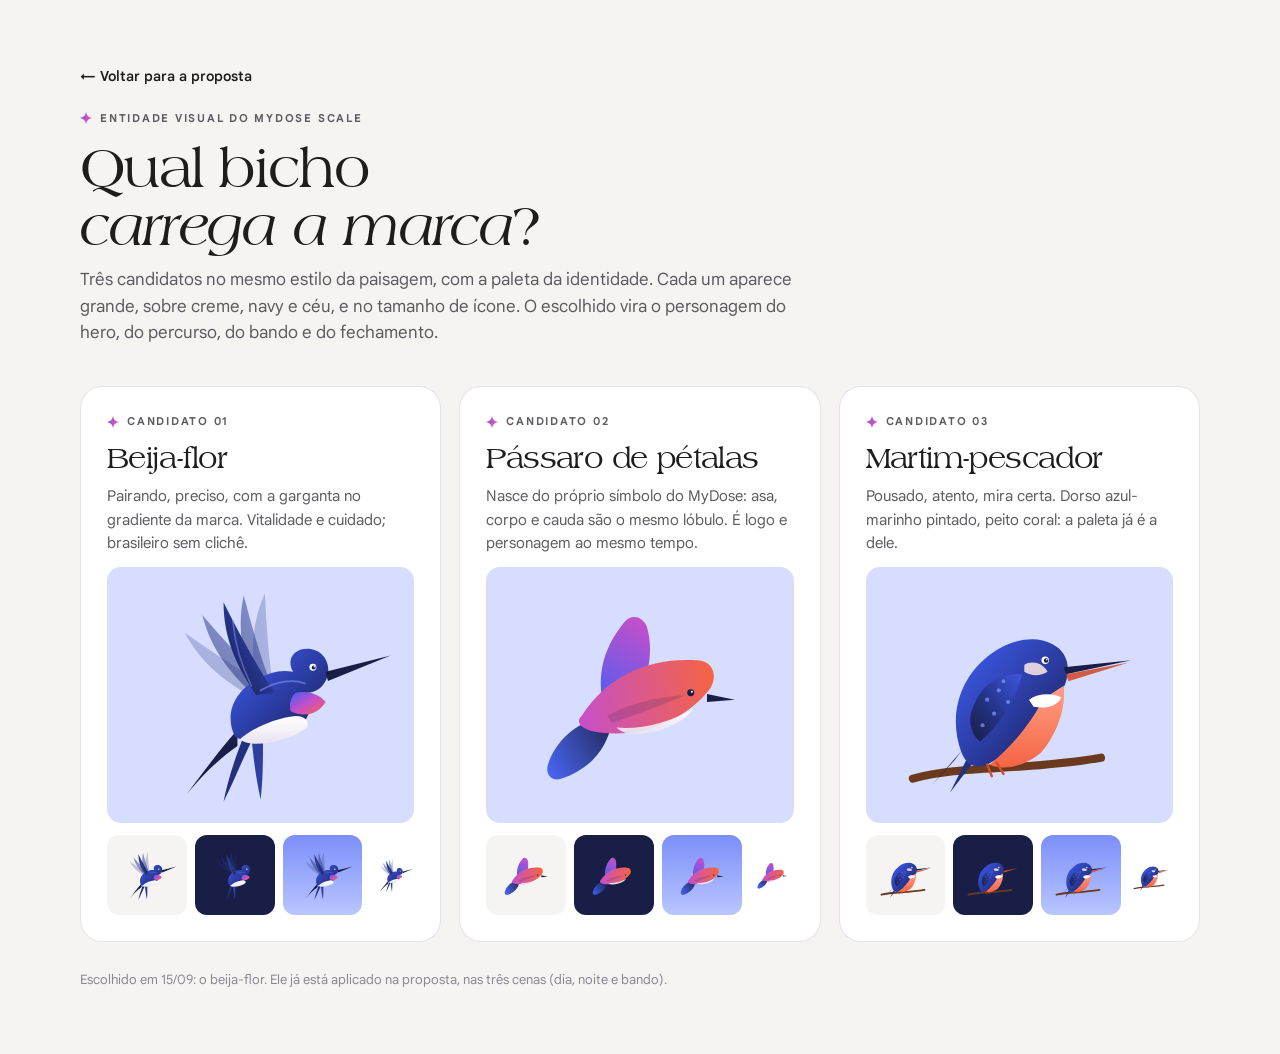
==== commit f14349cf: "Versão 2: mascote beija-flor, hero em painel, rotina tipográfica com foto, frentes na comunidade Co-" ====
--- a/personagens.html
+++ b/personagens.html
@@ -293,7 +293,7 @@
 <path stroke="#D14D30" stroke-width="2" stroke-linecap="round" fill="none" d="M92 160 L96 170 M100 158 L106 168"/></svg></div></div>
 </article>
   </div>
-  <p class="nota">Prévia de design. A andorinha da versão atual será substituída pelo candidato escolhido; as três cenas (dia, noite e bando) se refazem a partir do mesmo desenho.</p>
+  <p class="nota">Escolhido em 15/09: o beija-flor. Ele já está aplicado na proposta, nas três cenas (dia, noite e bando).</p>
 </div>
 </body>
 </html>
--- a/site.css
+++ b/site.css
@@ -87,35 +87,32 @@
 .nav nav a:not(.btn):hover{color:var(--ink)}
 @media (max-width:820px){.hide-m{display:none}}
 
-/* ---------- hero ---------- */
-.hero{position:relative;overflow:clip;background:var(--sky-top);color:#141838}
-.hero .land{position:absolute;inset:0;z-index:0}
-.hero .land svg{width:100%;height:100%}
-.hero .wrap{position:relative;z-index:1;padding-block:clamp(40px,7vw,96px) clamp(240px,34vw,420px)}
-.hero-copy{max-width:640px;display:grid;gap:22px}
-.hero .eyebrow{color:#2A3A9E}
-.hero h1{font-size:clamp(40px,6.4vw,74px);color:#141838}
-.hero .lead{font-size:clamp(17px,1.6vw,20px);line-height:1.5;color:#2B3160;max-width:52ch}
-.entry{display:flex;gap:8px;align-items:center;padding:6px 6px 6px 18px;background:rgba(255,255,255,.86);border:1px solid rgba(25,30,71,.14);border-radius:999px;box-shadow:var(--shadow-soft);max-width:560px}
+/* ---------- hero (painel sobre creme) ---------- */
+.hero{position:relative;overflow:clip;background:var(--bg);color:var(--ink)}
+.hero .wrap{display:grid;gap:28px;align-items:center;padding-block:clamp(28px,5vw,64px) clamp(32px,5vw,64px)}
+@media (min-width:900px){.hero .wrap{grid-template-columns:1.05fr 1fr;gap:clamp(32px,5vw,64px)}}
+.hero-copy{max-width:600px;display:grid;gap:20px}
+.hero h1{font-size:clamp(40px,5.6vw,66px)}
+.hero .lead{font-size:clamp(17px,1.5vw,19px);line-height:1.5;color:var(--muted);max-width:52ch}
+.hero-art{position:relative;border-radius:var(--r);overflow:hidden;aspect-ratio:6/5;background:#D6DDFF;box-shadow:var(--shadow)}
+.hero-art svg{position:absolute;inset:0;width:100%;height:100%}
+.entry{display:flex;gap:8px;align-items:center;padding:6px 6px 6px 18px;background:var(--card);border:1px solid var(--line-strong);border-radius:999px;box-shadow:var(--shadow-soft);max-width:560px}
 .entry .at{font-weight:700;font-size:18px;color:var(--blue)}
-.entry input{flex:1;min-width:0;border:0;background:transparent;padding:10px 4px;font-size:16px;color:#141838;outline:none}
-.entry input::placeholder{color:#7D82A8}
-.hero-note{font-size:14.5px;color:#2B3160}
-.hero-note b{font-weight:600}
+.entry input{flex:1;min-width:0;border:0;background:transparent;padding:10px 4px;font-size:16px;color:var(--ink);outline:none}
+.entry input::placeholder{color:var(--faint)}
+.entry label{display:flex;align-items:center;gap:6px;flex:1;min-width:0}
+.hero-note{font-size:14.5px;color:var(--muted)}
+.hero-note b{font-weight:600;color:var(--ink)}
+.hero-para{font-size:13.5px;color:var(--faint)}
 .chips{display:flex;flex-wrap:wrap;gap:8px}
-.chips li{display:inline-flex;align-items:center;gap:8px;padding:6px 12px;border-radius:999px;background:rgba(255,255,255,.7);border:1px solid rgba(25,30,71,.12);font-size:13px;font-weight:500;color:#2B3160}
+.chips li{display:inline-flex;align-items:center;gap:8px;padding:6px 12px;border-radius:999px;background:var(--card);border:1px solid var(--line);font-size:13px;font-weight:500;color:var(--muted)}
 .chips li::before{content:"";width:6px;height:6px;border-radius:50%;background:var(--grad)}
 .chips li.plain::before{display:none}
 @media (max-width:720px){
-  .hero{background:linear-gradient(#8A9CFA,#7B8FF9)}
-  .hero .wrap{padding-bottom:28px}
-  .hero .land{position:relative;inset:auto;margin-top:8px;margin-bottom:-4px}
-  .hero .land svg{height:auto;aspect-ratio:8/5}
   .entry{flex-direction:column;align-items:stretch;padding:8px;border-radius:24px}
   .entry .btn{width:100%}
   .entry label{padding-left:12px}
 }
-.entry label{display:flex;align-items:center;gap:6px;flex:1;min-width:0}
 
 /* ---------- bases ---------- */
 .bases{padding-block:36px 40px;border-bottom:1px solid var(--line)}
@@ -353,3 +350,25 @@
 .viewer-body{background:var(--bg-2);display:grid;place-items:center;min-height:200px}
 .viewer-body img,.viewer-body video{width:100%;max-height:min(70vh,640px);object-fit:contain}
 .viewer .note{padding:12px 20px 18px;margin:0}
+
+/* ---------- v2: ícones dos passos, rotina tipográfica, frentes na comunidade ---------- */
+.passo-num .ico{width:40px;height:40px;border-radius:13px;display:grid;place-items:center;font-style:normal;margin-right:4px}
+.passo-num .ico svg{width:20px;height:20px;fill:none;stroke:currentColor;stroke-width:2;stroke-linecap:round;stroke-linejoin:round}
+.ico-blue{background:var(--p-blue);color:var(--blue)}.ico-lilac{background:var(--p-lilac);color:var(--magenta)}.ico-peach{background:var(--p-peach);color:var(--coral)}.ico-green{background:var(--p-green);color:var(--green)}
+.rotina-grid{display:grid;gap:24px}
+@media (min-width:900px){.rotina-grid{grid-template-columns:1.35fr .85fr;gap:40px;align-items:start}}
+.compara .linha{background:transparent;border:0;border-bottom:1px solid var(--line);border-radius:0;padding:14px 0}
+.compara .cab{padding:0 0 4px}
+@media (min-width:760px){.compara .linha{grid-template-columns:130px 1fr 1fr}.compara .cab{grid-template-columns:130px 1fr 1fr;padding:0 0 6px}}
+.foto{display:grid;gap:10px}
+.foto img{width:100%;aspect-ratio:4/5;object-fit:cover;border-radius:var(--r);box-shadow:var(--shadow-soft)}
+@media (max-width:899px){.foto img{aspect-ratio:16/10}}
+.foto figcaption{font-family:var(--serif);font-style:italic;font-size:19px;line-height:1.3;color:var(--ink)}
+.frentes{margin-top:26px;padding-top:24px;border-top:1px solid rgba(246,244,242,.14);display:grid;gap:16px}
+.comu .pills{margin-bottom:0}
+.comu .pills span{background:rgba(246,244,242,.1);color:var(--on-navy)}
+.comu .pills span i{background:rgba(246,244,242,.12);color:var(--on-navy-muted)}
+.principios-linha{display:grid;gap:8px;color:var(--on-navy-muted);font-size:14.5px}
+@media (min-width:760px){.principios-linha{grid-template-columns:repeat(3,1fr);gap:18px}}
+.principios-linha b{color:var(--on-navy);font-weight:600}
+.comu .note{margin-top:18px}
